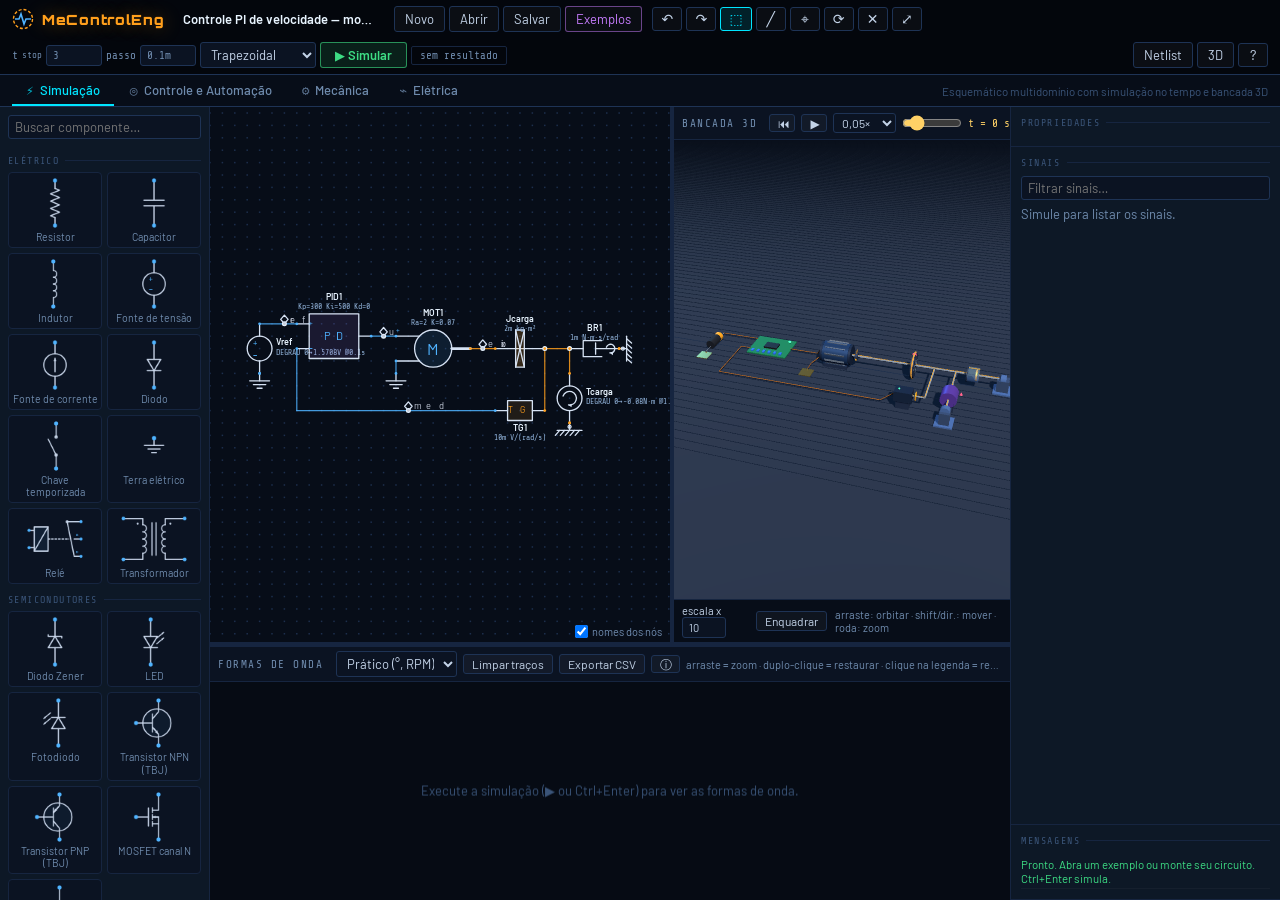
==== mecontroleng/index.html @ 08ff1684 "Rename to MeControlEng; add thermal/fluid domains, electronics and PLC - Plugin architecture for com" ====
<!DOCTYPE html>
<html lang="pt-BR">
<head>
<meta charset="UTF-8">
<meta name="viewport" content="width=device-width, initial-scale=1.0">
<title>MeControlEng</title>
<link rel="preconnect" href="https://fonts.googleapis.com">
<link href="https://fonts.googleapis.com/css2?family=Orbitron:wght@600;900&family=Share+Tech+Mono&family=Barlow:wght@400;500;600&display=swap" rel="stylesheet">
<link rel="stylesheet" href="css/style.css">
</head>
<body data-tab="sim">

<header id="topbar">
  <div class="logo">
    <svg width="22" height="22" viewBox="0 0 22 22" fill="none">
      <circle cx="11" cy="11" r="9.5" stroke="#ff9f1c" stroke-width="1.4" stroke-dasharray="3 2"/>
      <path d="M3 11h4l2-5 3 10 2-5h5" stroke="#4fb3ff" stroke-width="1.6" fill="none"/>
    </svg>
    <span class="lt">MeControl<span>Eng</span></span>
  </div>
  <div id="doc-title" class="sim-only" contenteditable="true" spellcheck="false" title="Título do esquemático (clique para editar)">Sem título</div>

  <div class="tb-group sim-only">
    <button class="btn" id="btn-new" title="Novo esquemático">Novo</button>
    <button class="btn" id="btn-open" title="Abrir (Ctrl+O)">Abrir</button>
    <button class="btn" id="btn-save" title="Salvar (Ctrl+S)">Salvar</button>
    <button class="btn accent" id="btn-ex">Exemplos</button>
    <input type="file" id="file" accept=".json,application/json" hidden>
  </div>
  <div class="tb-group sim-only">
    <button class="btn icon" id="btn-undo" title="Desfazer (Ctrl+Z)">↶</button>
    <button class="btn icon" id="btn-redo" title="Refazer (Ctrl+Y)">↷</button>
    <button class="btn icon on" data-mode="select" title="Selecionar (Esc)">⬚</button>
    <button class="btn icon" data-mode="wire" title="Fio (W)">╱</button>
    <button class="btn icon" data-mode="probe" title="Ponta de prova (P)">⌖</button>
    <button class="btn icon" id="btn-rot" title="Girar (R)">⟳</button>
    <button class="btn icon" id="btn-del" title="Excluir (Del)">✕</button>
    <button class="btn icon" id="btn-fit" title="Enquadrar (F)">⤢</button>
  </div>
  <div class="tb-group sim sim-only">
    <label>t<sub>stop</sub> <input id="tstop" value="1" size="5"></label>
    <label>passo <input id="dt" value="1m" size="5"></label>
    <select id="method" title="Método de integração">
      <option value="trap">Trapezoidal</option>
      <option value="be">Euler implícito</option>
    </select>
    <button class="btn run" id="run" title="Simular (Ctrl+Enter / F9)">▶ Simular</button>
    <span id="sim-status" class="pill">sem resultado</span>
  </div>
  <div class="tb-group right">
    <button class="btn sim-only" id="btn-net" title="Ver netlist">Netlist</button>
    <button class="btn sim-only" id="btn-3d" title="Mostrar/ocultar vista 3D">3D</button>
    <button class="btn icon" id="btn-help" title="Ajuda">?</button>
  </div>
  <div id="progress-wrap"><div id="progress"></div></div>
</header>

<nav id="tabs">
  <button data-tab="sim" class="on"><span class="ti">⚡</span> Simulação</button>
  <button data-tab="ctrl"><span class="ti">◎</span> Controle e Automação</button>
  <button data-tab="mec"><span class="ti">⚙</span> Mecânica</button>
  <button data-tab="ele"><span class="ti">⌁</span> Elétrica</button>
  <span class="tabs-hint" id="tabs-hint">Esquemático multidomínio com simulação no tempo e bancada 3D</span>
</nav>

<main id="app">
  <aside id="palette">
    <input id="pal-search" placeholder="Buscar componente…" spellcheck="false">
    <div id="palette-list"></div>
  </aside>

  <section id="work">
    <div id="work-top">
      <div id="sch-wrap">
        <canvas id="sch" tabindex="0"></canvas>
        <div id="hint"></div>
        <label class="sch-opt"><input type="checkbox" id="toggle-names" checked> nomes dos nós</label>
      </div>
      <div id="split-v" class="splitter v"></div>
      <div id="v3d-pane">
        <div class="pane-head">
          <span class="pane-title">Bancada 3D</span>
          <button class="btn icon sm" id="rew" title="Início">⏮</button>
          <button class="btn icon sm" id="play" title="Play/Pausa (Espaço)">▶</button>
          <select id="speed" title="Velocidade de reprodução (tempo simulado por segundo real)">
            <option value="0.001">0,001×</option>
            <option value="0.01">0,01×</option>
            <option value="0.05">0,05×</option>
            <option value="0.1" selected>0,1×</option>
            <option value="0.25">0,25×</option>
            <option value="0.5">0,5×</option>
            <option value="1">1×</option>
            <option value="2">2×</option>
            <option value="5">5×</option>
            <option value="20">20×</option>
            <option value="50">50×</option>
            <option value="100">100×</option>
          </select>
          <input type="range" id="tslider" min="0" max="1000" value="0">
          <span id="tlabel">t = 0 s</span>
        </div>
        <div id="v3d"></div>
        <div class="v3d-foot">
          <label title="Ampliação visual dos deslocamentos lineares">escala x <input id="dscale" value="10" size="3"></label>
          <button class="btn sm" id="btn-fit3d">Enquadrar</button>
          <span class="muted">arraste: orbitar · shift/dir.: mover · roda: zoom</span>
        </div>
      </div>
    </div>
    <div id="split-h" class="splitter h"></div>
    <div id="plot-pane">
      <div class="pane-head">
        <span class="pane-title">Formas de onda</span>
        <select id="units" title="Unidades rotacionais">
          <option value="si">SI (rad, rad/s)</option>
          <option value="prat">Prático (°, RPM)</option>
        </select>
        <button class="btn sm" id="btn-clear">Limpar traços</button>
        <button class="btn sm" id="btn-csv">Exportar CSV</button>
        <button class="btn icon sm" id="btn-plotinfo" title="Sobre os tipos de gráfico e sinais">ⓘ</button>
        <span class="muted">arraste = zoom · duplo-clique = restaurar · clique na legenda = remover</span>
      </div>
      <div id="plot-wrap"><canvas id="plot"></canvas></div>
    </div>
  </section>

  <aside id="side">
    <div class="side-sec">
      <div class="sec-title">Propriedades</div>
      <div id="props"></div>
    </div>
    <div class="side-sec grow">
      <div class="sec-title">Sinais</div>
      <input id="sig-search" placeholder="Filtrar sinais…" spellcheck="false">
      <div id="signals"><div class="muted">Simule para listar os sinais.</div></div>
    </div>
    <div class="side-sec">
      <div class="sec-title">Mensagens</div>
      <div id="log"></div>
    </div>
  </aside>
</main>

<section class="tabview" id="tab-ctrl" data-sub="model">
  <nav id="subtabs">
    <button data-sub="model" class="on">ƒ Modelagem matemática</button>
    <button data-sub="stab">⚖ Estabilidade</button>
    <button data-sub="freq">∿ Frequência</button>
    <button data-sub="plc">▤ CLP</button>
  </nav>
  <div class="subview" id="tab-model"></div>
  <div class="subview" id="tab-stab"></div>
  <div class="subview" id="tab-freq"></div>
  <div class="subview" id="tab-plc"></div>
</section>
<section class="tabview placeholder" id="tab-mec">
  <div class="ph-card"><div class="ph-icon">⚙</div><h2>Mecânica</h2>
    <p>Espaço reservado para as ferramentas de engenharia mecânica. As sub-abas serão definidas nas próximas etapas.</p>
    <p class="muted small">Enquanto isso, os componentes mecânicos (massas, molas, engrenagens, cilindros…) estão na aba <b>Simulação</b>.</p></div>
</section>
<section class="tabview placeholder" id="tab-ele">
  <div class="ph-card"><div class="ph-icon">⌁</div><h2>Elétrica</h2>
    <p>Espaço reservado para as ferramentas de engenharia elétrica. As sub-abas serão definidas nas próximas etapas.</p>
    <p class="muted small">Enquanto isso, os componentes elétricos e eletrônicos estão na aba <b>Simulação</b>.</p></div>
</section>

<div id="ctxmenu"></div>
<div id="modal">
  <div class="modal-box">
    <div class="modal-head"><span id="modal-title"></span><button class="btn icon" onclick="app.closeModal()">✕</button></div>
    <div id="modal-body"></div>
  </div>
</div>

<script src="vendor/three.min.js"></script>
<script src="js/core.js"></script>
<script src="js/parts/devices.js"></script>
<script src="js/parts/electronics.js"></script>
<script src="js/parts/thermofluid.js"></script>
<script src="js/solver.js"></script>
<script src="js/editor.js"></script>
<script src="js/plot.js"></script>
<script src="js/view3d.js"></script>
<script src="js/examples.js"></script>
<script src="js/info.js"></script>
<script src="js/ctrl/math.js"></script>
<script src="js/ctrl/extract.js"></script>
<script src="js/ctrl/chart.js"></script>
<script src="js/ctrl/ui.js"></script>
<script src="js/ctrl/blockdiag.js"></script>
<script src="js/ctrl/tab-model.js"></script>
<script src="js/ctrl/tab-stab.js"></script>
<script src="js/ctrl/tab-freq.js"></script>
<script src="js/ctrl/plc.js"></script>
<script src="js/app.js"></script>
</body>
</html>
---- mecontroleng/css/style.css ----
/* ============================================================
   MeControlEng — estilos (tema escuro, herdado do simulador do Grupo 8)
   ============================================================ */
:root {
  --bg0: #04070d; --bg1: #070d18; --bg2: #0b1322; --panel: #0d1826;
  --border: #162540; --border2: #1e3355;
  --acc: #00e5ff; --org: #ff9f1c; --grn: #3ddc84; --red: #ff4d6d; --ylw: #ffd166; --pur: #c77dff;
  --txt: #c3d3e8; --txt2: #6f8bad; --txt3: #3a5478; --wht: #e8f4ff;
  --sch-bg: #070d18; --sch-grid: #1d2f4d; --sym: #d6e2f3; --lbl: #e8f4ff; --val: #8fb0d6;
  --sel: #ffd166; --junction: #e8f4ff;
  --plot-bg: #060b14; --plot-frame: #1e3355; --plot-grid: #122039; --plot-zero: #33507a; --cursor-play: #ffd166;
  --v3d-w: 42%; --plot-h: 32%;
}
* { margin: 0; padding: 0; box-sizing: border-box; }
html, body { height: 100%; }
body {
  font-family: 'Barlow', system-ui, sans-serif; font-size: 13px;
  background: var(--bg0); color: var(--txt); overflow: hidden;
  display: flex; flex-direction: column;
}
body.dragging { user-select: none; cursor: grabbing; }
button, input, select { font: inherit; color: inherit; }
kbd { font-family: 'Share Tech Mono', monospace; background: var(--bg2); border: 1px solid var(--border2); border-radius: 3px; padding: 0 5px; }
code { font-family: 'Share Tech Mono', monospace; color: var(--org); }

/* ───── topbar ───── */
#topbar {
  position: relative; flex: 0 0 auto;
  display: flex; align-items: center; gap: 10px; flex-wrap: wrap;
  padding: 6px 12px; background: rgba(4,7,13,0.97); border-bottom: 1px solid var(--border2);
}
.logo { font-family: 'Orbitron', monospace; font-weight: 900; font-size: 14px; letter-spacing: 0.05em; color: var(--acc); display: flex; align-items: center; gap: 8px; text-shadow: 0 0 18px rgba(0,229,255,0.4); }
.logo span { color: var(--org); text-shadow: 0 0 18px rgba(255,159,28,0.4); }
#doc-title { font-weight: 600; color: var(--wht); padding: 3px 8px; border-radius: 3px; min-width: 80px; max-width: 210px; text-overflow: ellipsis; white-space: nowrap; overflow: hidden; outline: none; border: 1px solid transparent; }
#doc-title:hover, #doc-title:focus { border-color: var(--border2); background: var(--bg2); }
.tb-group { display: flex; align-items: center; gap: 4px; }
.tb-group.right { margin-left: auto; }
.tb-group.sim label { font-family: 'Share Tech Mono', monospace; font-size: 11px; color: var(--txt2); display: flex; align-items: center; gap: 4px; }
.tb-group.sim input { width: 56px; }
input, select { background: var(--bg2); border: 1px solid var(--border2); border-radius: 3px; padding: 3px 6px; outline: none; }
input:focus, select:focus { border-color: var(--acc); }
input.bad { border-color: var(--red); background: rgba(255,77,109,0.1); }

.btn {
  background: rgba(255,255,255,0.03); border: 1px solid var(--border2); border-radius: 3px;
  padding: 4px 10px; cursor: pointer; color: var(--txt); transition: all 0.12s; white-space: nowrap;
}
.btn:hover { border-color: var(--acc); color: var(--wht); }
.btn.on { background: rgba(0,229,255,0.12); border-color: var(--acc); color: var(--acc); }
.btn.icon { padding: 4px 8px; min-width: 30px; font-size: 14px; line-height: 1; }
.btn.sm { padding: 2px 8px; font-size: 12px; }
.btn.icon.sm { min-width: 26px; font-size: 12px; }
.btn.accent { border-color: rgba(199,125,255,0.5); color: var(--pur); }
.btn.danger:hover { border-color: var(--red); color: var(--red); }
.btn.run { background: rgba(61,220,132,0.12); border-color: rgba(61,220,132,0.6); color: var(--grn); font-weight: 600; padding: 4px 14px; }
.btn.run:hover { background: rgba(61,220,132,0.22); box-shadow: 0 0 12px rgba(61,220,132,0.25); }
.btn.run.busy { background: rgba(255,77,109,0.12); border-color: var(--red); color: var(--red); }
.pill { font-family: 'Share Tech Mono', monospace; font-size: 11px; padding: 2px 8px; border: 1px solid var(--border); border-radius: 2px; color: var(--txt2); }
.pill.ok { color: var(--grn); border-color: rgba(61,220,132,0.4); }
.pill.warn { color: var(--ylw); border-color: rgba(255,209,102,0.4); }
#progress-wrap { position: absolute; left: 0; right: 0; bottom: -1px; height: 2px; }
#progress { height: 100%; width: 0; background: linear-gradient(90deg, var(--acc), var(--grn)); transition: width 0.1s; }

/* ───── layout ───── */
#app { flex: 1; min-height: 0; display: grid; grid-template-columns: 210px 1fr 270px; }
#palette, #side { background: var(--panel); overflow-y: auto; }
#palette { border-right: 1px solid var(--border); padding: 8px; }
#side { border-left: 1px solid var(--border); display: flex; flex-direction: column; overflow: hidden; }
#work { display: flex; flex-direction: column; min-width: 0; min-height: 0; }
#work-top { flex: 1; min-height: 0; display: flex; }
#sch-wrap { flex: 1; min-width: 0; position: relative; }
#sch { display: block; outline: none; }
#v3d-pane { width: var(--v3d-w); min-width: 200px; display: flex; flex-direction: column; background: var(--bg1); }
body.no3d #v3d-pane, body.no3d #split-v { display: none; }
#v3d { flex: 1; min-height: 0; position: relative; }
#v3d canvas { display: block; }
.v3d-msg { padding: 20px; color: var(--txt2); }
.v3d-foot { display: flex; align-items: center; gap: 8px; padding: 4px 8px; border-top: 1px solid var(--border); font-size: 11px; }
.v3d-foot input { width: 44px; }
#plot-pane { height: var(--plot-h); min-height: 120px; display: flex; flex-direction: column; border-top: 1px solid var(--border); }
#plot-wrap { flex: 1; min-height: 0; position: relative; }
#plot { display: block; }
.pane-head { display: flex; align-items: center; gap: 6px; padding: 4px 8px; background: var(--bg2); border-bottom: 1px solid var(--border); flex-wrap: nowrap; overflow: hidden; }
.pane-head .muted { font-size: 11px; white-space: nowrap; overflow: hidden; text-overflow: ellipsis; }
.pane-title { font-family: 'Share Tech Mono', monospace; font-size: 11px; letter-spacing: 0.14em; text-transform: uppercase; color: var(--txt2); margin-right: 6px; white-space: nowrap; }
#tslider { flex: 1; min-width: 60px; accent-color: var(--ylw); }
#tlabel { font-family: 'Share Tech Mono', monospace; font-size: 11px; color: var(--ylw); min-width: 90px; }
#speed { padding: 1px 4px; font-size: 12px; }
.splitter { background: var(--border); flex: 0 0 auto; z-index: 2; }
.splitter.v { width: 4px; cursor: col-resize; }
.splitter.h { height: 4px; cursor: row-resize; }
.splitter:hover { background: var(--acc); }

#hint { position: absolute; left: 8px; bottom: 6px; right: 160px; font-size: 11px; color: var(--txt2); pointer-events: none; text-shadow: 0 0 4px #000; }
.sch-opt { position: absolute; right: 8px; bottom: 4px; font-size: 11px; color: var(--txt2); display: flex; gap: 4px; align-items: center; }

/* ───── paleta ───── */
#pal-search { width: 100%; margin-bottom: 6px; }
.pal-cat { font-family: 'Share Tech Mono', monospace; font-size: 10px; letter-spacing: 0.14em; text-transform: uppercase; color: var(--txt3); margin: 10px 0 6px; display: flex; align-items: center; gap: 6px; }
.pal-cat::after { content: ''; flex: 1; height: 1px; background: var(--border); }
.pal-grid { display: grid; grid-template-columns: 1fr 1fr; gap: 5px; }
.pal-item { background: var(--bg2); border: 1px solid var(--border); border-radius: 4px; padding: 3px 2px 4px; cursor: pointer; display: flex; flex-direction: column; align-items: center; gap: 1px; color: var(--txt2); font-size: 10.5px; line-height: 1.15; text-align: center; transition: all 0.12s; }
.pal-item canvas { width: 78px; height: 54px; }
.pal-item:hover { border-color: var(--acc); color: var(--wht); }
.pal-item.on { border-color: var(--ylw); background: rgba(255,209,102,0.08); color: var(--ylw); }

/* ───── painel lateral ───── */
.side-sec { padding: 10px; border-bottom: 1px solid var(--border); display: flex; flex-direction: column; min-height: 0; }
.side-sec.grow { flex: 1; }
.sec-title { font-family: 'Share Tech Mono', monospace; font-size: 10px; letter-spacing: 0.16em; text-transform: uppercase; color: var(--txt3); margin-bottom: 8px; display: flex; align-items: center; gap: 6px; }
.sec-title::after { content: ''; flex: 1; height: 1px; background: var(--border); }
#props { max-height: 46vh; overflow-y: auto; }
.prop-head { font-weight: 600; color: var(--wht); margin-bottom: 8px; display: flex; align-items: center; gap: 6px; }
.dom-dot { width: 8px; height: 8px; border-radius: 50%; display: inline-block; flex: 0 0 auto; }
.prop { display: grid; grid-template-columns: 1fr; gap: 2px; margin-bottom: 7px; }
.prop > span { font-size: 11px; color: var(--txt2); }
.prop em { font-style: normal; color: var(--txt3); font-family: 'Share Tech Mono', monospace; }
.prop input, .prop select { width: 100%; font-family: 'Share Tech Mono', monospace; }
.prop .parsed { font-family: 'Share Tech Mono', monospace; font-size: 10px; color: var(--txt3); }
.prop-btns { display: flex; gap: 4px; flex-wrap: wrap; margin: 6px 0; }
.prop-sigs { display: flex; flex-wrap: wrap; gap: 4px; margin-top: 4px; }
.chip { background: rgba(0,229,255,0.06); border: 1px solid var(--border2); border-radius: 10px; padding: 1px 8px; cursor: pointer; font-size: 11px; }
.chip:hover { border-color: var(--acc); }
.muted { color: var(--txt2); }
.small { font-size: 11px; margin-top: 4px; }
#sig-search { width: 100%; margin-bottom: 6px; }
#signals { overflow-y: auto; flex: 1; min-height: 60px; }
.sig { display: flex; align-items: center; gap: 6px; padding: 3px 6px; border-radius: 3px; cursor: pointer; font-family: 'Share Tech Mono', monospace; font-size: 11.5px; }
.sig em { margin-left: auto; font-style: normal; color: var(--txt3); }
.sig:hover { background: rgba(255,255,255,0.04); }
.sig.on { background: rgba(255,209,102,0.08); color: var(--ylw); }
#log { max-height: 22vh; overflow-y: auto; font-size: 11.5px; }
.log-line { padding: 3px 0; border-bottom: 1px solid rgba(255,255,255,0.03); color: var(--txt2); }
.log-line.ok { color: var(--grn); }
.log-line.warn { color: var(--ylw); }
.log-line.err { color: var(--red); }

/* ───── menu de contexto / modal ───── */
#ctxmenu { position: fixed; display: none; z-index: 1000; background: var(--panel); border: 1px solid var(--border2); border-radius: 4px; padding: 4px 0; min-width: 170px; box-shadow: 0 8px 24px rgba(0,0,0,0.5); }
.ctx-item { padding: 5px 12px; cursor: pointer; font-family: 'Share Tech Mono', monospace; font-size: 12px; }
.ctx-item:hover { background: rgba(0,229,255,0.1); color: var(--acc); }
#modal { position: fixed; inset: 0; background: rgba(0,0,0,0.6); display: none; align-items: center; justify-content: center; z-index: 900; }
#modal.open { display: flex; }
.modal-box { background: var(--panel); border: 1px solid var(--border2); border-radius: 6px; width: min(640px, 94vw); max-height: 88vh; display: flex; flex-direction: column; box-shadow: 0 20px 60px rgba(0,0,0,0.6); }
#modal.wide .modal-box { width: min(920px, 94vw); }
.modal-head { display: flex; align-items: center; justify-content: space-between; padding: 10px 14px; border-bottom: 1px solid var(--border); font-family: 'Orbitron', monospace; font-size: 13px; color: var(--acc); letter-spacing: 0.08em; }
#modal-body { padding: 14px; overflow-y: auto; }
.netlist { font-family: 'Share Tech Mono', monospace; font-size: 12px; color: var(--txt); white-space: pre; overflow-x: auto; }
.ex-grid { display: grid; grid-template-columns: repeat(auto-fill, minmax(260px, 1fr)); gap: 10px; }
.ex-card { text-align: left; background: var(--bg2); border: 1px solid var(--border2); border-radius: 6px; padding: 12px; cursor: pointer; transition: all 0.12s; }
.ex-card:hover { border-color: var(--acc); transform: translateY(-1px); }
.ex-cat { font-family: 'Share Tech Mono', monospace; font-size: 10px; letter-spacing: 0.12em; text-transform: uppercase; color: var(--org); margin-bottom: 4px; }
.ex-title { font-weight: 600; color: var(--wht); margin-bottom: 4px; }
.ex-desc { font-size: 12px; color: var(--txt2); line-height: 1.45; }
.help h3 { font-family: 'Share Tech Mono', monospace; font-size: 12px; letter-spacing: 0.12em; text-transform: uppercase; color: var(--org); margin: 14px 0 6px; }
.help h3:first-child { margin-top: 0; }
.help p { line-height: 1.55; color: var(--txt); margin-bottom: 6px; }
.help table { border-collapse: collapse; width: 100%; margin: 6px 0; }
.help th, .help td { border: 1px solid var(--border); padding: 4px 8px; text-align: left; font-size: 12px; }
.help th { color: var(--txt2); background: var(--bg2); }

/* ───── responsivo ───── */
@media (max-width: 1250px) {
  #app { grid-template-columns: 170px 1fr 230px; }
  .pal-grid { grid-template-columns: 1fr; }
}
@media (max-width: 900px) {
  body { overflow: auto; }
  #app { grid-template-columns: 1fr; grid-template-rows: auto 70vh auto; }
  #palette { max-height: 30vh; }
  .pal-grid { grid-template-columns: repeat(auto-fill, minmax(90px, 1fr)); }
  #work-top { flex-direction: column; }
  #v3d-pane { width: 100%; height: 40vh; }
  #split-v { display: none; }
}

/* ============================================================
   Abas de controle (Modelagem · Estabilidade · Frequência)
   ============================================================ */
:root { --plot-grid2: #0d182b; --bd-wire: #9fb4d0; --bd-fill: #0d1826; }
#tabs { flex: 0 0 auto; display: flex; align-items: stretch; gap: 2px; padding: 0 12px; background: var(--bg1); border-bottom: 1px solid var(--border2); }
#tabs button { background: none; border: none; border-bottom: 2px solid transparent; padding: 7px 14px 6px; cursor: pointer; color: var(--txt2); font-size: 13px; font-weight: 500; }
#tabs button:hover { color: var(--wht); }
#tabs button.on { color: var(--acc); border-bottom-color: var(--acc); }
#tabs .ti { font-family: 'Share Tech Mono', monospace; opacity: 0.8; margin-right: 3px; }
.tabs-hint { margin-left: auto; align-self: center; font-size: 11.5px; color: var(--txt3); }
.tabview { display: none; flex: 1; min-height: 0; }
body:not([data-tab="sim"]) #app { display: none; }
body:not([data-tab="sim"]) .sim-only { display: none !important; }
body[data-tab="ctrl"] #tab-ctrl { display: flex; flex-direction: column; }
body[data-tab="mec"] #tab-mec, body[data-tab="ele"] #tab-ele { display: flex; }
#subtabs { flex: 0 0 auto; display: flex; gap: 4px; padding: 6px 12px 0; background: var(--bg0); border-bottom: 1px solid var(--border); }
#subtabs button { background: var(--bg1); border: 1px solid var(--border); border-bottom: none; border-radius: 5px 5px 0 0; padding: 5px 14px; cursor: pointer; color: var(--txt2); font-size: 12.5px; }
#subtabs button:hover { color: var(--wht); }
#subtabs button.on { background: var(--panel); color: var(--acc); border-color: var(--border2); }
.subview { display: none; flex: 1; min-height: 0; }
#tab-ctrl[data-sub="model"] #tab-model, #tab-ctrl[data-sub="stab"] #tab-stab, #tab-ctrl[data-sub="freq"] #tab-freq, #tab-ctrl[data-sub="plc"] #tab-plc { display: flex; }
.placeholder { align-items: center; justify-content: center; }
.ph-card { max-width: 460px; text-align: center; padding: 30px; border: 1px dashed var(--border2); border-radius: 10px; background: var(--panel); }
.ph-card h2 { color: var(--wht); margin: 6px 0 10px; font-weight: 600; }
.ph-card p { color: var(--txt2); line-height: 1.55; margin-bottom: 8px; }
.ph-icon { font-size: 34px; color: var(--acc); opacity: 0.7; }

.subnav { width: 210px; flex: 0 0 auto; background: var(--panel); border-right: 1px solid var(--border); padding: 10px 8px; overflow-y: auto; }
.subnav-title { font-family: 'Share Tech Mono', monospace; font-size: 10px; letter-spacing: 0.15em; text-transform: uppercase; color: var(--txt3); margin: 2px 6px 10px; }
.sub-item { display: block; width: 100%; text-align: left; background: none; border: 1px solid transparent; border-radius: 5px; padding: 7px 10px; margin-bottom: 3px; cursor: pointer; }
.sub-item b { display: block; font-weight: 600; color: var(--txt); font-size: 13px; }
.sub-item small { display: block; color: var(--txt3); font-size: 11px; margin-top: 1px; }
.sub-item:hover { background: rgba(255,255,255,0.03); }
.sub-item.on { background: rgba(0,229,255,0.07); border-color: rgba(0,229,255,0.3); }
.sub-item.on b { color: var(--acc); }
.tool-host { flex: 1; min-width: 0; min-height: 0; display: flex; }
.tool-wrap { flex: 1; display: flex; min-width: 0; }
.tool-main { flex: 1; min-width: 0; overflow-y: auto; padding: 14px 18px 30px; }
.tool-head { display: flex; align-items: flex-start; justify-content: space-between; gap: 16px; margin-bottom: 12px; }
.tool-head h2 { font-size: 19px; font-weight: 600; color: var(--wht); margin-bottom: 3px; }
.tool-head .lead { color: var(--txt2); font-size: 13px; max-width: 820px; line-height: 1.5; }
.learn-btn { flex: 0 0 auto; border-color: rgba(199,125,255,0.45); color: var(--pur); }
.learn { width: 0; overflow: hidden; background: var(--panel); border-left: 1px solid var(--border); transition: width 0.18s; display: flex; flex-direction: column; }
.tool-wrap.learn-open .learn { width: 360px; }
.learn-head { display: flex; justify-content: space-between; align-items: center; padding: 10px 14px; color: var(--pur); font-weight: 600; border-bottom: 1px solid var(--border); white-space: nowrap; }
.learn-body { padding: 12px 16px 24px; overflow-y: auto; min-width: 330px; font-size: 13px; line-height: 1.6; color: var(--txt); }
.learn-body p { margin-bottom: 9px; }
.learn-body ul, .learn-body ol { margin: 0 0 9px 18px; }
.learn-body li { margin-bottom: 3px; }
.learn-body b { color: var(--wht); }
.tool-body { display: flex; flex-direction: column; gap: 12px; }
.card { background: var(--panel); border: 1px solid var(--border); border-radius: 6px; padding: 12px 14px; min-width: 0; }
.card-title { font-family: 'Share Tech Mono', monospace; font-size: 11px; letter-spacing: 0.08em; text-transform: uppercase; color: var(--txt2); margin-bottom: 8px; }
details.card > summary { cursor: pointer; margin: 0; }
details.card[open] > summary { margin-bottom: 10px; }
.grid2 { display: grid; grid-template-columns: 1fr 1fr; gap: 12px; }
.grid-rl { display: grid; grid-template-columns: minmax(0, 1.7fr) minmax(280px, 1fr); gap: 12px; }
.col { display: flex; flex-direction: column; gap: 12px; min-width: 0; }
.row { display: flex; align-items: center; }
.row.gap { gap: 8px; } .row.wrap { flex-wrap: wrap; } .row.center { align-items: center; }
.lbl { color: var(--txt2); font-size: 12px; white-space: nowrap; }
.chart-box { height: 290px; position: relative; }
.chart-box.tall { height: 430px; }
.chart-box.sq { height: 290px; }
.chart-cv { display: block; }
.bode-stack { display: flex; flex-direction: column; gap: 6px; }
.bode-stack .chart-box { height: 230px; }
.tf-input-row { display: flex; align-items: center; gap: 8px; flex: 1; min-width: 220px; }
.tf-input { flex: 1; font-family: 'Share Tech Mono', monospace; font-size: 14px; padding: 5px 8px; min-width: 200px; }
.err { color: var(--red); } .err.small { font-size: 11.5px; } .pad { padding: 20px; }
.good { color: var(--grn); } .bad { color: var(--red); } .warn { color: var(--ylw); }
.mono { font-family: 'Share Tech Mono', monospace; font-size: 12.5px; }
.forms { display: flex; flex-wrap: wrap; gap: 10px 26px; margin-top: 12px; align-items: flex-start; }
.form-item small { display: block; font-size: 10.5px; color: var(--txt3); text-transform: uppercase; letter-spacing: 0.08em; margin-bottom: 3px; }
.math { font-family: 'Barlow', serif; font-size: 15px; color: var(--wht); display: block; line-height: 2.1; }
.math .frac { line-height: 1.3; }
.card .card-title:not(:first-child), .card div:not(:first-child) > .card-title { margin-top: 14px; }
.math.big { font-size: 17px; margin: 4px 0 8px; }
.frac { display: inline-flex; line-height: 1.3; flex-direction: column; align-items: center; vertical-align: middle; margin: 0 3px; }
.frac .fn { padding: 0 4px 2px; border-bottom: 1px solid var(--txt2); }
.frac .fd { padding: 2px 4px 0; }
.tf-name { color: var(--acc); font-style: italic; }
sup { font-size: 0.7em; }
.kv { display: grid; grid-template-columns: auto 1fr; gap: 5px 14px; font-size: 13px; }
.kv-row { display: contents; }
.kv .k { color: var(--txt2); }
.kv .v { color: var(--txt); }
.seg { display: inline-flex; border: 1px solid var(--border2); border-radius: 4px; overflow: hidden; }
.seg button { background: none; border: none; padding: 4px 10px; cursor: pointer; color: var(--txt2); font-size: 12px; border-right: 1px solid var(--border2); }
.seg button:last-child { border-right: none; }
.seg button.on { background: rgba(0,229,255,0.12); color: var(--acc); }
.chk { display: inline-flex; align-items: center; gap: 4px; font-size: 12px; color: var(--txt2); cursor: pointer; }
.k-slider { flex: 1; min-width: 120px; accent-color: var(--acc); }
.k-val { width: 80px; font-family: 'Share Tech Mono', monospace; }
.tbl { border-collapse: collapse; width: 100%; font-size: 13px; margin: 6px 0; }
.tbl th, .tbl td { border: 1px solid var(--border); padding: 4px 9px; text-align: left; }
.tbl th { background: var(--bg2); color: var(--txt2); font-weight: 500; }
.routh td { font-family: 'Share Tech Mono', monospace; text-align: right; }
.routh th { font-family: 'Share Tech Mono', monospace; }
.routh td.first { background: rgba(0,229,255,0.06); color: var(--wht); }
.routh td.neg { color: var(--red); }
.routh td.flip { box-shadow: inset 0 2px 0 var(--red); }
.routh td.flag { border: none; color: var(--ylw); font-size: 11px; text-align: left; font-family: Barlow, sans-serif; }
.routh tr.aux th, .routh tr.eps th { color: var(--ylw); }
.note { font-size: 12px; color: var(--ylw); margin-top: 6px; }
.sysbar { display: flex; flex-wrap: wrap; align-items: center; gap: 8px 12px; }
.sb-diagram { color: var(--txt3); line-height: 0; }
.sb-field { display: flex; align-items: center; gap: 5px; font-size: 13px; color: var(--txt2); }
.sb-field input { font-family: 'Share Tech Mono', monospace; }
.sb-pretty { margin-top: 8px; font-size: 15px; display: flex; align-items: center; flex-wrap: wrap; gap: 4px; color: var(--wht); }
.ss-grid { display: grid; grid-template-columns: 2fr 1fr; gap: 8px; margin-top: 8px; }
.ss-grid label { display: flex; flex-direction: column; gap: 3px; font-family: 'Share Tech Mono', monospace; color: var(--acc); }
.ss-grid textarea { background: var(--bg2); border: 1px solid var(--border2); border-radius: 3px; color: var(--txt); font-family: 'Share Tech Mono', monospace; font-size: 13px; padding: 5px; resize: vertical; }
.bd-layout { display: grid; grid-template-columns: 1fr 210px; gap: 10px; margin-top: 8px; }
.bd-host { height: 400px; border: 1px solid var(--border); border-radius: 4px; overflow: hidden; }
.bd-cv { display: block; outline: none; }
.bd-props { display: flex; flex-direction: column; gap: 6px; }
.mason { display: grid; grid-template-columns: repeat(4, minmax(0, 1fr)); gap: 12px; margin-bottom: 10px; }
.mason-col { display: flex; flex-direction: column; gap: 4px; align-items: flex-start; }
.mason-col .k { font-size: 11px; color: var(--txt3); text-transform: uppercase; letter-spacing: 0.06em; }
.notes { font-size: 12.5px; color: var(--txt2); margin: 8px 0; }
.notes summary { cursor: pointer; color: var(--ylw); }
.notes ul { margin: 6px 0 0 18px; }
details.about { margin: 8px 0; border: 1px solid var(--border); border-radius: 4px; padding: 6px 8px; background: rgba(199,125,255,0.04); }
details.about summary { cursor: pointer; color: var(--pur); font-size: 12px; }
details.about p { font-size: 12px; line-height: 1.5; margin-top: 5px; color: var(--txt); }
.about-eq { font-family: 'Share Tech Mono', monospace; color: var(--acc); margin-top: 6px; font-size: 12.5px; }
.about-tip { color: var(--txt2) !important; }
@media (max-width: 1250px) { .grid2, .grid-rl { grid-template-columns: 1fr; } .mason { grid-template-columns: 1fr 1fr; } .tool-wrap.learn-open .learn { width: 300px; } }
@media (max-width: 900px) { .subnav { width: 150px; } .bd-layout { grid-template-columns: 1fr; } }

/* ───── CLP / Ladder ───── */
.grid-plc { display: grid; grid-template-columns: minmax(0, 1fr) 330px; gap: 12px; }
.plc-tools { display: flex; flex-wrap: wrap; gap: 4px; margin-top: 10px; }
.ptool { display: flex; flex-direction: column; align-items: center; min-width: 64px; padding: 4px 6px; background: var(--bg2); border: 1px solid var(--border); border-radius: 4px; cursor: pointer; color: var(--txt2); }
.ptool .ps { font-family: 'Share Tech Mono', monospace; font-size: 14px; color: var(--txt); }
.ptool small { font-size: 9.5px; white-space: nowrap; max-width: 80px; overflow: hidden; text-overflow: ellipsis; }
.ptool:hover { border-color: var(--acc); }
.ptool.on { border-color: var(--ylw); background: rgba(255,209,102,0.08); }
.ptool.on .ps { color: var(--ylw); }
.btn.run-plc { font-weight: 600; color: var(--grn); border-color: rgba(61,220,132,0.6); background: rgba(61,220,132,0.1); }
.btn.run-plc.on { color: var(--red); border-color: var(--red); background: rgba(255,77,109,0.12); }
.ladder { overflow-x: auto; padding-bottom: 6px; }
.rung { margin-bottom: 14px; }
.rung-head { display: flex; align-items: center; gap: 6px; margin-bottom: 3px; font-size: 12px; }
.rung-head b { font-family: 'Share Tech Mono', monospace; color: var(--acc); min-width: 18px; }
.rcomment { flex: 1; max-width: 520px; background: transparent; border-color: transparent; color: var(--txt2); font-size: 12px; font-style: italic; }
.rcomment:hover, .rcomment:focus { border-color: var(--border2); }
.rung-body { position: relative; background: rgba(255,255,255,0.012); border-radius: 3px; }
.rail { position: absolute; top: 0; width: 4px; background: #5a7898; border-radius: 2px; }
.lcell { position: absolute; height: 52px; cursor: pointer; border-radius: 3px; }
.lcell.empty::after { content: ''; position: absolute; left: 4px; right: 4px; top: 25px; border-top: 1px dotted rgba(90,120,152,0.25); }
.lcell:hover { background: rgba(0,229,255,0.06); }
.lcell.sel { outline: 1px solid var(--ylw); background: rgba(255,209,102,0.07); }
.lcell svg { display: block; overflow: visible; }
.lcell svg .ad { font: 10.5px 'Share Tech Mono', monospace; fill: #e8f4ff; }
.lcell svg .tg { font: 9px Barlow, sans-serif; fill: #6f8bad; }
.vl { position: absolute; width: 2px; background: #4a6488; pointer-events: none; }
.vl.on { background: var(--grn); }
.plant-box canvas { width: 100%; max-width: 300px; display: block; margin: 8px auto; border-radius: 4px; border: 1px solid var(--border); }
.plc-panel { display: grid; grid-template-columns: 1fr 1fr; gap: 8px; margin-top: 6px; }
.io-col { display: flex; flex-direction: column; gap: 3px; }
.io-col .k { font-size: 10.5px; color: var(--txt3); text-transform: uppercase; letter-spacing: 0.08em; margin-bottom: 2px; }
.io-btn, .io-out { display: flex; align-items: center; gap: 6px; padding: 3px 6px; border: 1px solid var(--border); border-radius: 4px; background: var(--bg2); font-size: 11.5px; color: var(--txt2); text-align: left; user-select: none; position: relative; }
.io-btn { cursor: pointer; }
.io-btn:disabled { cursor: default; opacity: 0.85; border-style: dashed; }
.io-btn:not(:disabled):hover { border-color: var(--acc); }
.io-btn b, .io-out b { font-family: 'Share Tech Mono', monospace; font-weight: 400; color: var(--txt); min-width: 34px; }
.io-btn .tg, .io-out .tg { white-space: nowrap; overflow: hidden; text-overflow: ellipsis; max-width: 92px; }
.io-btn .mode { margin-left: auto; color: var(--txt3); font-size: 11px; padding: 0 2px; }
.io-btn .mode:hover { color: var(--acc); }
.led { width: 9px; height: 9px; border-radius: 50%; background: #2a313c; flex: 0 0 auto; }
.on > .led { background: var(--grn); box-shadow: 0 0 6px var(--grn); }
.io-out.on > .led { background: var(--ylw); box-shadow: 0 0 6px var(--ylw); }
.plc-vars td { padding: 2px 8px; }
.plc-vars .grp { background: var(--bg2); color: var(--org); font-size: 11px; text-transform: uppercase; letter-spacing: 0.08em; }
.plc-vars .tag-in { width: 100%; }
.bitv { font-family: 'Share Tech Mono', monospace; color: var(--txt3); }
.bitv.on { color: var(--grn); font-weight: bold; }
.det { font-family: 'Share Tech Mono', monospace; font-size: 11.5px; color: var(--txt2); }
@media (max-width: 1250px) { .grid-plc { grid-template-columns: 1fr; } }
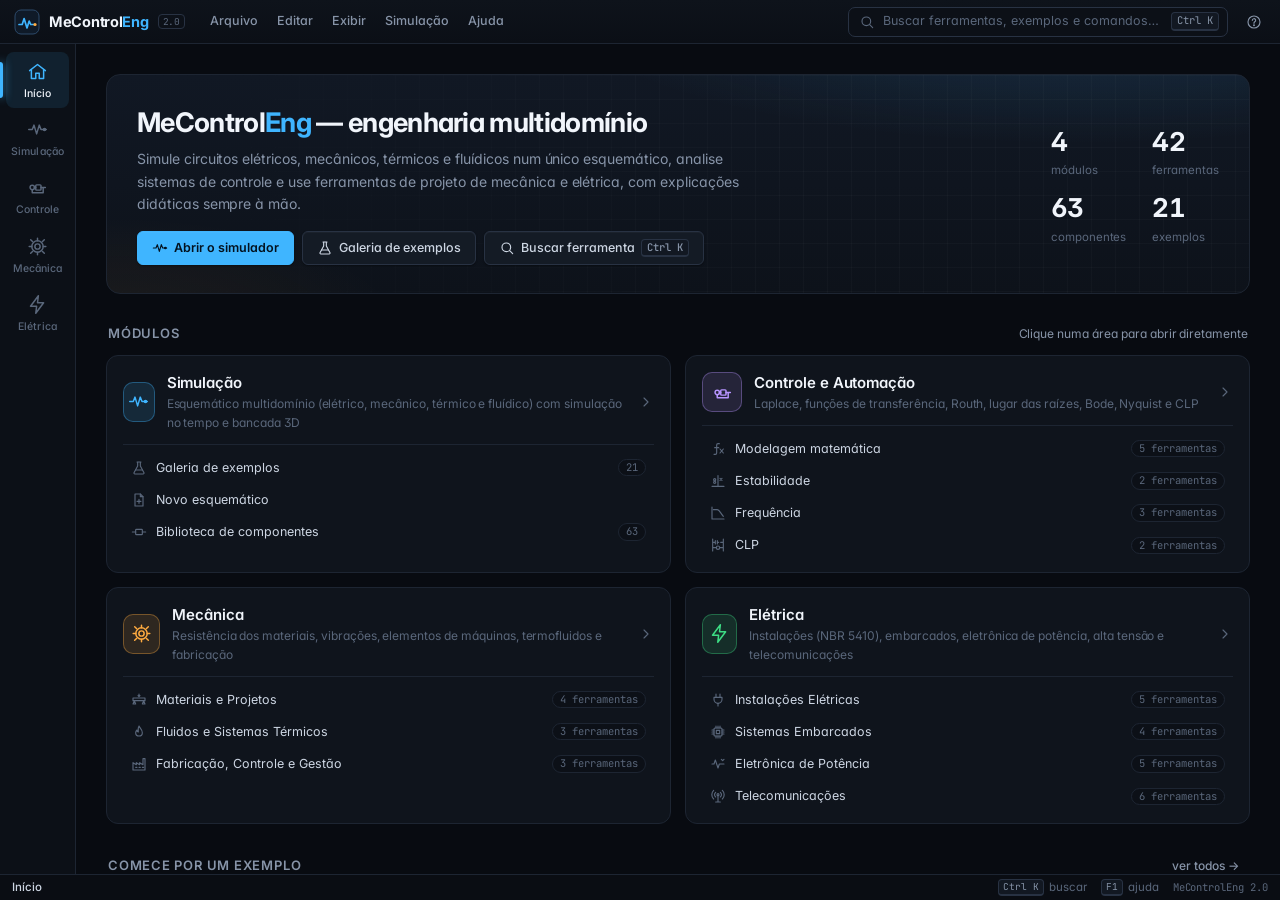
==== commit d24cbfe0: "Interface 2.0: design system, navegação por módulos, menus, busca Ctrl+K, tela Início, barra de stat" ====
--- a/mecontroleng/index.html
+++ b/mecontroleng/index.html
@@ -5,41 +5,71 @@
 <meta name="viewport" content="width=device-width, initial-scale=1.0">
 <title>MeControlEng</title>
 <link rel="preconnect" href="https://fonts.googleapis.com">
-<link href="https://fonts.googleapis.com/css2?family=Orbitron:wght@600;900&family=Share+Tech+Mono&family=Barlow:wght@400;500;600&display=swap" rel="stylesheet">
+<link href="https://fonts.googleapis.com/css2?family=Inter:wght@400;500;600;700&family=JetBrains+Mono:wght@400;500&family=Share+Tech+Mono&family=Barlow:wght@400;500;600&display=swap" rel="stylesheet">
 <link rel="stylesheet" href="css/style.css">
 </head>
-<body data-tab="sim">
+<body data-tab="home">
 
 <header id="topbar">
-  <div class="logo">
-    <svg width="22" height="22" viewBox="0 0 22 22" fill="none">
-      <circle cx="11" cy="11" r="9.5" stroke="#ff9f1c" stroke-width="1.4" stroke-dasharray="3 2"/>
-      <path d="M3 11h4l2-5 3 10 2-5h5" stroke="#4fb3ff" stroke-width="1.6" fill="none"/>
+  <div class="brand" title="MeControlEng — engenharia multidomínio">
+    <svg class="brand-mark" width="26" height="26" viewBox="0 0 26 26" fill="none">
+      <rect x="1" y="1" width="24" height="24" rx="6" fill="#0f1a28" stroke="#2d4a6b"/>
+      <path d="M5 15.5h3.2l1.9-6 2.9 9.5 2.2-7 1.5 3.5H21" stroke="#3fb5ff" stroke-width="1.7" stroke-linecap="round" stroke-linejoin="round"/>
+      <circle cx="21" cy="15.5" r="1.6" fill="#ffab40"/>
     </svg>
     <span class="lt">MeControl<span>Eng</span></span>
-  </div>
+    <span class="ver">2.0</span>
+  </div>
+  <nav id="menubar" aria-label="Menu principal"></nav>
+  <div class="tb-sep sim-only"></div>
   <div id="doc-title" class="sim-only" contenteditable="true" spellcheck="false" title="Título do esquemático (clique para editar)">Sem título</div>
-
-  <div class="tb-group sim-only">
-    <button class="btn" id="btn-new" title="Novo esquemático">Novo</button>
-    <button class="btn" id="btn-open" title="Abrir (Ctrl+O)">Abrir</button>
-    <button class="btn" id="btn-save" title="Salvar (Ctrl+S)">Salvar</button>
-    <button class="btn accent" id="btn-ex">Exemplos</button>
+  <div class="tb-spacer"></div>
+  <button id="btn-cmd" class="cmd-trigger" title="Buscar ferramentas e comandos (Ctrl+K)"><span data-icon="search"></span><span class="ct-txt">Buscar ferramentas, exemplos e comandos…</span><kbd>Ctrl K</kbd></button>
+  <div class="tb-group right">
+    <button class="btn icon ghost" id="btn-help" title="Ajuda (F1)" data-icon="help"></button>
+  </div>
+</header>
+
+<div id="shell">
+<nav id="tabs" class="nrail" aria-label="Módulos">
+  <button data-tab="home"><span class="ri" data-icon="home"></span><span class="rl">Início</span></button>
+  <button data-tab="sim" class="on"><span class="ri" data-icon="circuit"></span><span class="rl">Simulação</span></button>
+  <button data-tab="ctrl"><span class="ri" data-icon="control"></span><span class="rl">Controle</span></button>
+  <button data-tab="mec"><span class="ri" data-icon="gear"></span><span class="rl">Mecânica</span></button>
+  <button data-tab="ele"><span class="ri" data-icon="bolt"></span><span class="rl">Elétrica</span></button>
+  <div class="nrail-spacer"></div>
+  <span class="tabs-hint" id="tabs-hint" hidden></span>
+</nav>
+
+<div id="stage">
+<div id="simbar" class="toolbar sim-only">
+  <div class="tb-group">
+    <button class="btn icon ghost" id="btn-new" title="Novo esquemático" data-icon="file"></button>
+    <button class="btn icon ghost" id="btn-open" title="Abrir (Ctrl+O)" data-icon="folder"></button>
+    <button class="btn icon ghost" id="btn-save" title="Salvar (Ctrl+S)" data-icon="save"></button>
+    <button class="btn accent" id="btn-ex" title="Galeria de exemplos"><span data-icon="grid"></span>Exemplos</button>
     <input type="file" id="file" accept=".json,application/json" hidden>
   </div>
-  <div class="tb-group sim-only">
-    <button class="btn icon" id="btn-undo" title="Desfazer (Ctrl+Z)">↶</button>
-    <button class="btn icon" id="btn-redo" title="Refazer (Ctrl+Y)">↷</button>
-    <button class="btn icon on" data-mode="select" title="Selecionar (Esc)">⬚</button>
-    <button class="btn icon" data-mode="wire" title="Fio (W)">╱</button>
-    <button class="btn icon" data-mode="probe" title="Ponta de prova (P)">⌖</button>
-    <button class="btn icon" id="btn-rot" title="Girar (R)">⟳</button>
-    <button class="btn icon" id="btn-del" title="Excluir (Del)">✕</button>
-    <button class="btn icon" id="btn-fit" title="Enquadrar (F)">⤢</button>
-  </div>
-  <div class="tb-group sim sim-only">
-    <label>t<sub>stop</sub> <input id="tstop" value="1" size="5"></label>
-    <label>passo <input id="dt" value="1m" size="5"></label>
+  <div class="tb-sep"></div>
+  <div class="tb-group">
+    <button class="btn icon ghost" id="btn-undo" title="Desfazer (Ctrl+Z)" data-icon="undo"></button>
+    <button class="btn icon ghost" id="btn-redo" title="Refazer (Ctrl+Y)" data-icon="redo"></button>
+  </div>
+  <div class="tb-sep"></div>
+  <div class="tb-group seg-tools" role="group" aria-label="Modo de edição">
+    <button class="btn icon ghost on" data-mode="select" title="Selecionar (Esc)" data-icon="pointer"></button>
+    <button class="btn icon ghost" data-mode="wire" title="Fio (W)" data-icon="wire"></button>
+    <button class="btn icon ghost" data-mode="probe" title="Ponta de prova (P)" data-icon="probe"></button>
+  </div>
+  <div class="tb-group">
+    <button class="btn icon ghost" id="btn-rot" title="Girar (R)" data-icon="rotate"></button>
+    <button class="btn icon ghost" id="btn-del" title="Excluir (Del)" data-icon="trash"></button>
+    <button class="btn icon ghost" id="btn-fit" title="Enquadrar (F)" data-icon="fit"></button>
+  </div>
+  <div class="tb-spacer"></div>
+  <div class="tb-group sim">
+    <label title="Tempo final da simulação">t<sub>stop</sub> <input id="tstop" value="1" size="5"></label>
+    <label title="Passo de integração">Δt <input id="dt" value="1m" size="5"></label>
     <select id="method" title="Método de integração">
       <option value="trap">Trapezoidal</option>
       <option value="be">Euler implícito</option>
@@ -47,24 +77,17 @@
     <button class="btn run" id="run" title="Simular (Ctrl+Enter / F9)">▶ Simular</button>
     <span id="sim-status" class="pill">sem resultado</span>
   </div>
-  <div class="tb-group right">
-    <button class="btn sim-only" id="btn-net" title="Ver netlist">Netlist</button>
-    <button class="btn sim-only" id="btn-3d" title="Mostrar/ocultar vista 3D">3D</button>
-    <button class="btn icon" id="btn-help" title="Ajuda">?</button>
+  <div class="tb-sep"></div>
+  <div class="tb-group">
+    <button class="btn ghost" id="btn-net" title="Ver netlist"><span data-icon="list"></span>Netlist</button>
+    <button class="btn ghost" id="btn-3d" title="Mostrar/ocultar a bancada 3D"><span data-icon="cube"></span>3D</button>
   </div>
   <div id="progress-wrap"><div id="progress"></div></div>
-</header>
-
-<nav id="tabs">
-  <button data-tab="sim" class="on"><span class="ti">⚡</span> Simulação</button>
-  <button data-tab="ctrl"><span class="ti">◎</span> Controle e Automação</button>
-  <button data-tab="mec"><span class="ti">⚙</span> Mecânica</button>
-  <button data-tab="ele"><span class="ti">⌁</span> Elétrica</button>
-  <span class="tabs-hint" id="tabs-hint">Esquemático multidomínio com simulação no tempo e bancada 3D</span>
-</nav>
+</div>
 
 <main id="app">
   <aside id="palette">
+    <div class="panel-head"><span data-icon="layers"></span>Componentes</div>
     <input id="pal-search" placeholder="Buscar componente…" spellcheck="false">
     <div id="palette-list"></div>
   </aside>
@@ -79,7 +102,7 @@
       <div id="split-v" class="splitter v"></div>
       <div id="v3d-pane">
         <div class="pane-head">
-          <span class="pane-title">Bancada 3D</span>
+          <span class="pane-title"><span data-icon="cube"></span>Bancada 3D</span>
           <button class="btn icon sm" id="rew" title="Início">⏮</button>
           <button class="btn icon sm" id="play" title="Play/Pausa (Espaço)">▶</button>
           <select id="speed" title="Velocidade de reprodução (tempo simulado por segundo real)">
@@ -110,7 +133,7 @@
     <div id="split-h" class="splitter h"></div>
     <div id="plot-pane">
       <div class="pane-head">
-        <span class="pane-title">Formas de onda</span>
+        <span class="pane-title"><span data-icon="wave"></span>Formas de onda</span>
         <select id="units" title="Unidades rotacionais">
           <option value="si">SI (rad, rad/s)</option>
           <option value="prat">Prático (°, RPM)</option>
@@ -126,48 +149,77 @@
 
   <aside id="side">
     <div class="side-sec">
-      <div class="sec-title">Propriedades</div>
+      <div class="sec-title"><span data-icon="sliders"></span>Propriedades</div>
       <div id="props"></div>
     </div>
     <div class="side-sec grow">
-      <div class="sec-title">Sinais</div>
+      <div class="sec-title"><span data-icon="wave"></span>Sinais</div>
       <input id="sig-search" placeholder="Filtrar sinais…" spellcheck="false">
       <div id="signals"><div class="muted">Simule para listar os sinais.</div></div>
     </div>
     <div class="side-sec">
-      <div class="sec-title">Mensagens</div>
+      <div class="sec-title"><span data-icon="terminal"></span>Mensagens</div>
       <div id="log"></div>
     </div>
   </aside>
 </main>
 
-<section class="tabview" id="tab-ctrl" data-sub="model">
-  <nav id="subtabs">
-    <button data-sub="model" class="on">ƒ Modelagem matemática</button>
-    <button data-sub="stab">⚖ Estabilidade</button>
-    <button data-sub="freq">∿ Frequência</button>
-    <button data-sub="plc">▤ CLP</button>
+<section class="tabview" id="tab-home"></section>
+<section class="tabview has-sub" id="tab-ctrl">
+  <nav class="subtabs">
+    <div class="mod-title"><span class="mod-ic" data-icon="control"></span><div><b>Controle e Automação</b><small>Modelagem, estabilidade, frequência e CLP</small></div></div>
+    <button data-sub="model" class="on" data-icon="fx">Modelagem matemática</button>
+    <button data-sub="stab" data-icon="stability">Estabilidade</button>
+    <button data-sub="freq" data-icon="bode">Frequência</button>
+    <button data-sub="plc" data-icon="ladder">CLP</button>
   </nav>
   <div class="subview" id="tab-model"></div>
   <div class="subview" id="tab-stab"></div>
   <div class="subview" id="tab-freq"></div>
   <div class="subview" id="tab-plc"></div>
 </section>
-<section class="tabview placeholder" id="tab-mec">
-  <div class="ph-card"><div class="ph-icon">⚙</div><h2>Mecânica</h2>
-    <p>Espaço reservado para as ferramentas de engenharia mecânica. As sub-abas serão definidas nas próximas etapas.</p>
-    <p class="muted small">Enquanto isso, os componentes mecânicos (massas, molas, engrenagens, cilindros…) estão na aba <b>Simulação</b>.</p></div>
+<section class="tabview has-sub" id="tab-mec">
+  <nav class="subtabs">
+    <div class="mod-title"><span class="mod-ic" data-icon="gear"></span><div><b>Mecânica</b><small>Projeto, térmica, fluidos e fabricação</small></div></div>
+    <button data-sub="mat" class="on" data-icon="beam">Materiais e Projetos</button>
+    <button data-sub="fts" data-icon="flame">Fluidos e Sistemas Térmicos</button>
+    <button data-sub="fab" data-icon="factory">Fabricação, Controle e Gestão</button>
+  </nav>
+  <div class="subview" id="tab-mat"></div>
+  <div class="subview" id="tab-fts"></div>
+  <div class="subview" id="tab-fab"></div>
 </section>
-<section class="tabview placeholder" id="tab-ele">
-  <div class="ph-card"><div class="ph-icon">⌁</div><h2>Elétrica</h2>
-    <p>Espaço reservado para as ferramentas de engenharia elétrica. As sub-abas serão definidas nas próximas etapas.</p>
-    <p class="muted small">Enquanto isso, os componentes elétricos e eletrônicos estão na aba <b>Simulação</b>.</p></div>
+<section class="tabview has-sub" id="tab-ele">
+  <nav class="subtabs">
+    <div class="mod-title"><span class="mod-ic" data-icon="bolt"></span><div><b>Elétrica</b><small>Instalações, embarcados, potência e telecom</small></div></div>
+    <button data-sub="inst" class="on" data-icon="plug">Instalações Elétricas</button>
+    <button data-sub="emb" data-icon="chip">Sistemas Embarcados</button>
+    <button data-sub="pot" data-icon="power">Eletrônica de Potência</button>
+    <button data-sub="tel" data-icon="antenna">Telecomunicações</button>
+  </nav>
+  <div class="subview" id="tab-inst"></div>
+  <div class="subview" id="tab-emb"></div>
+  <div class="subview" id="tab-pot"></div>
+  <div class="subview" id="tab-tel"></div>
 </section>
 
+</div><!-- /stage -->
+</div><!-- /shell -->
+
+<footer id="statusbar">
+  <span id="sb-crumb" class="sb-crumb"></span>
+  <span class="tb-spacer"></span>
+  <span id="sb-info" class="sb-item"></span>
+  <span class="sb-item"><kbd>Ctrl K</kbd> buscar</span>
+  <span class="sb-item"><kbd>F1</kbd> ajuda</span>
+  <span class="sb-item sb-brand">MeControlEng 2.0</span>
+</footer>
+
+<div id="cmdk" hidden></div>
 <div id="ctxmenu"></div>
 <div id="modal">
   <div class="modal-box">
-    <div class="modal-head"><span id="modal-title"></span><button class="btn icon" onclick="app.closeModal()">✕</button></div>
+    <div class="modal-head"><span id="modal-title"></span><button class="btn icon ghost" onclick="app.closeModal()" title="Fechar (Esc)">✕</button></div>
     <div id="modal-body"></div>
   </div>
 </div>
@@ -192,6 +244,15 @@
 <script src="js/ctrl/tab-stab.js"></script>
 <script src="js/ctrl/tab-freq.js"></script>
 <script src="js/ctrl/plc.js"></script>
+<script src="js/mech/kit.js"></script>
+<script src="js/mech/materiais.js"></script>
+<script src="js/mech/termofluidos.js"></script>
+<script src="js/mech/fabricacao.js"></script>
+<script src="js/elec/instalacoes.js"></script>
+<script src="js/elec/embarcados.js"></script>
+<script src="js/elec/potencia.js"></script>
+<script src="js/elec/telecom.js"></script>
 <script src="js/app.js"></script>
+<script src="js/shell.js"></script>
 </body>
 </html>
--- a/mecontroleng/css/style.css
+++ b/mecontroleng/css/style.css
@@ -1,294 +1,423 @@
 /* ============================================================
-   MeControlEng — estilos (tema escuro, herdado do simulador do Grupo 8)
+   MeControlEng 2.0 — Design system
+   Tema escuro técnico: superfícies em grafite azulado, um único
+   acento primário (azul de sinal) e um secundário (âmbar da marca).
+   Organização: 1 tokens · 2 base · 3 controles · 4 shell (topo, trilho,
+   barra de ferramentas, status) · 5 simulação · 6 módulos e ferramentas ·
+   7 componentes (cards, formulários, tabelas, gráficos) · 8 sobreposições
+   (menus, modal, paleta de comandos) · 9 início · 10 específicos
    ============================================================ */
+
+/* ───────── 1. tokens ───────── */
 :root {
-  --bg0: #04070d; --bg1: #070d18; --bg2: #0b1322; --panel: #0d1826;
-  --border: #162540; --border2: #1e3355;
-  --acc: #00e5ff; --org: #ff9f1c; --grn: #3ddc84; --red: #ff4d6d; --ylw: #ffd166; --pur: #c77dff;
-  --txt: #c3d3e8; --txt2: #6f8bad; --txt3: #3a5478; --wht: #e8f4ff;
-  --sch-bg: #070d18; --sch-grid: #1d2f4d; --sym: #d6e2f3; --lbl: #e8f4ff; --val: #8fb0d6;
-  --sel: #ffd166; --junction: #e8f4ff;
-  --plot-bg: #060b14; --plot-frame: #1e3355; --plot-grid: #122039; --plot-zero: #33507a; --cursor-play: #ffd166;
+  /* superfícies (do fundo para a frente) */
+  --bg0: #080b11; --bg1: #0c1017; --bg2: #121822; --panel: #0f141c; --panel2: #141b25; --raised: #19212d;
+  --border: #1d2532; --border2: #283243; --border3: #364257;
+  /* texto */
+  --wht: #f1f5fb; --txt: #cdd6e3; --txt2: #8794a8; --txt3: #5a677b;
+  /* marca e semântica */
+  --acc: #3fb5ff; --acc2: #85d0ff; --acc-bg: rgba(63,181,255,0.10); --acc-bd: rgba(63,181,255,0.45);
+  --org: #ffab40; --grn: #3ddc84; --red: #ff5c7a; --ylw: #ffd166; --pur: #b794ff;
+  /* esquemático e gráficos (lidos pelos canvas) */
+  --sch-bg: #0a0e14; --sch-grid: #1b2431; --sym: #d6e0ee; --lbl: #f1f5fb; --val: #8fb0d6;
+  --sel: #ffd166; --junction: #f1f5fb;
+  --plot-bg: #0a0e14; --plot-frame: #263041; --plot-grid: #18202b; --plot-grid2: #11171f; --plot-zero: #3a4a60; --cursor-play: #ffd166;
+  --bd-wire: #9fb4d0; --bd-fill: #0f141c;
+  /* forma */
+  --r-sm: 4px; --r: 6px; --r-lg: 10px;
+  --sh-1: 0 1px 0 rgba(255,255,255,0.03) inset, 0 1px 2px rgba(0,0,0,0.35);
+  --sh-2: 0 10px 30px rgba(0,0,0,0.45), 0 2px 6px rgba(0,0,0,0.35);
+  --ff: 'Inter', 'Barlow', system-ui, -apple-system, 'Segoe UI', sans-serif;
+  --ff-mono: 'JetBrains Mono', 'Share Tech Mono', ui-monospace, 'Cascadia Mono', Consolas, monospace;
   --v3d-w: 42%; --plot-h: 32%;
-}
+  --rail-w: 76px; --top-h: 44px; --status-h: 26px;
+}
+
+/* ───────── 2. base ───────── */
 * { margin: 0; padding: 0; box-sizing: border-box; }
 html, body { height: 100%; }
 body {
-  font-family: 'Barlow', system-ui, sans-serif; font-size: 13px;
+  font-family: var(--ff); font-size: 13px; line-height: 1.45; letter-spacing: -0.003em;
   background: var(--bg0); color: var(--txt); overflow: hidden;
   display: flex; flex-direction: column;
+  -webkit-font-smoothing: antialiased; font-feature-settings: 'cv11', 'ss01';
 }
 body.dragging { user-select: none; cursor: grabbing; }
-button, input, select { font: inherit; color: inherit; }
-kbd { font-family: 'Share Tech Mono', monospace; background: var(--bg2); border: 1px solid var(--border2); border-radius: 3px; padding: 0 5px; }
-code { font-family: 'Share Tech Mono', monospace; color: var(--org); }
-
-/* ───── topbar ───── */
+button, input, select, textarea { font: inherit; color: inherit; }
+kbd { font-family: var(--ff-mono); font-size: 10.5px; background: var(--bg2); border: 1px solid var(--border2); border-bottom-width: 2px; border-radius: 4px; padding: 0 5px; color: var(--txt2); }
+code { font-family: var(--ff-mono); font-size: 0.92em; color: var(--org); background: rgba(255,171,64,0.07); padding: 0 4px; border-radius: 3px; }
+sup { font-size: 0.7em; }
+::selection { background: rgba(63,181,255,0.3); }
+* { scrollbar-width: thin; scrollbar-color: #2a3546 transparent; }
+::-webkit-scrollbar { width: 10px; height: 10px; }
+::-webkit-scrollbar-thumb { background: #232d3c; border-radius: 10px; border: 2px solid transparent; background-clip: padding-box; }
+::-webkit-scrollbar-thumb:hover { background-color: #33415a; }
+::-webkit-scrollbar-track { background: transparent; }
+[data-icon] > svg, svg.ic { width: 16px; height: 16px; flex: 0 0 auto; display: block; }
+:focus-visible { outline: 2px solid var(--acc-bd); outline-offset: 1px; }
+.muted { color: var(--txt2); }
+.small { font-size: 12px; }
+.mono { font-family: var(--ff-mono); font-size: 12px; }
+.good { color: var(--grn); } .bad { color: var(--red); } .warn { color: var(--ylw); }
+.err { color: var(--red); } .err.small { font-size: 11.5px; } .pad { padding: 20px; }
+
+/* ───────── 3. controles ───────── */
+input, select, textarea {
+  background: var(--bg1); border: 1px solid var(--border2); border-radius: var(--r-sm);
+  padding: 4px 8px; outline: none; transition: border-color .12s, box-shadow .12s, background .12s; min-height: 28px;
+}
+input[type=checkbox], input[type=radio] { min-height: 0; accent-color: var(--acc); }
+input[type=range] { min-height: 0; padding: 0; border: none; background: none; accent-color: var(--acc); }
+select { cursor: pointer; padding-right: 22px; appearance: none;
+  background-image: url("data:image/svg+xml,%3Csvg xmlns='http://www.w3.org/2000/svg' width='10' height='6'%3E%3Cpath d='M1 1l4 4 4-4' stroke='%238794a8' fill='none' stroke-width='1.4'/%3E%3C/svg%3E");
+  background-repeat: no-repeat; background-position: right 8px center; }
+input:hover, select:hover, textarea:hover { border-color: var(--border3); }
+input:focus, select:focus, textarea:focus { border-color: var(--acc); box-shadow: 0 0 0 3px rgba(63,181,255,0.14); background: #0b1119; }
+input.bad { border-color: var(--red); background: rgba(255,92,122,0.08); box-shadow: 0 0 0 3px rgba(255,92,122,0.1); }
+input::placeholder { color: var(--txt3); }
+
+.btn {
+  display: inline-flex; align-items: center; justify-content: center; gap: 6px;
+  background: var(--panel2); border: 1px solid var(--border2); border-radius: var(--r);
+  padding: 4px 11px; min-height: 28px; cursor: pointer; color: var(--txt); font-weight: 500; font-size: 12.5px;
+  transition: background .12s, border-color .12s, color .12s, box-shadow .12s; white-space: nowrap; box-shadow: var(--sh-1);
+}
+.btn:hover { border-color: var(--border3); background: var(--raised); color: var(--wht); }
+.btn:active { transform: translateY(0.5px); }
+.btn.on { background: var(--acc-bg); border-color: var(--acc-bd); color: var(--acc2); }
+.btn.ghost { background: transparent; border-color: transparent; box-shadow: none; color: var(--txt2); }
+.btn.ghost:hover { background: rgba(255,255,255,0.05); color: var(--wht); border-color: transparent; }
+.btn.ghost.on { background: var(--acc-bg); color: var(--acc2); border-color: transparent; }
+.btn.icon { padding: 4px; min-width: 28px; font-size: 14px; line-height: 1; }
+.btn.sm { padding: 2px 8px; min-height: 24px; font-size: 12px; }
+.btn.icon.sm { min-width: 24px; font-size: 12px; }
+.btn.accent { border-color: rgba(183,148,255,0.4); color: #cbb4ff; background: rgba(183,148,255,0.07); }
+.btn.accent:hover { background: rgba(183,148,255,0.14); border-color: rgba(183,148,255,0.7); }
+.btn.danger:hover { border-color: var(--red); color: var(--red); background: rgba(255,92,122,0.08); }
+.btn.run {
+  background: linear-gradient(180deg, #2fc777, #23a862); border-color: #2bbd70; color: #04140b; font-weight: 600; padding: 4px 16px;
+  box-shadow: 0 1px 0 rgba(255,255,255,0.25) inset, 0 2px 8px rgba(35,168,98,0.25);
+}
+.btn.run:hover { background: linear-gradient(180deg, #3ad885, #27b56a); color: #04140b; border-color: #3ad885; }
+.btn.run.busy { background: linear-gradient(180deg, #ff6b86, #e5486a); border-color: #ff6b86; color: #1a0208; }
+.btn > [data-icon] svg { width: 15px; height: 15px; }
+.pill { font-family: var(--ff-mono); font-size: 11px; padding: 2px 9px; border: 1px solid var(--border2); border-radius: 20px; color: var(--txt2); background: var(--bg1); white-space: nowrap; display: inline-flex; align-items: center; gap: 6px; }
+.pill::before { content: ''; width: 6px; height: 6px; border-radius: 50%; background: var(--txt3); }
+.pill.ok { color: var(--grn); border-color: rgba(61,220,132,0.35); } .pill.ok::before { background: var(--grn); box-shadow: 0 0 6px var(--grn); }
+.pill.warn { color: var(--ylw); border-color: rgba(255,209,102,0.35); } .pill.warn::before { background: var(--ylw); }
+.chip { background: var(--acc-bg); border: 1px solid var(--border2); border-radius: 20px; padding: 1px 9px; cursor: pointer; font-size: 11.5px; }
+.chip:hover { border-color: var(--acc); color: var(--wht); }
+.seg { display: inline-flex; background: var(--bg1); border: 1px solid var(--border2); border-radius: var(--r); padding: 2px; gap: 2px; flex-wrap: wrap; }
+.seg button { background: none; border: none; border-radius: 4px; padding: 4px 11px; cursor: pointer; color: var(--txt2); font-size: 12.5px; font-weight: 500; transition: background .12s, color .12s; }
+.seg button:hover { color: var(--wht); background: rgba(255,255,255,0.04); }
+.seg button.on { background: var(--raised); color: var(--wht); box-shadow: 0 1px 2px rgba(0,0,0,0.4), inset 0 -2px 0 var(--acc); }
+.chk { display: inline-flex; align-items: center; gap: 5px; font-size: 12px; color: var(--txt2); cursor: pointer; }
+.k-slider { flex: 1; min-width: 120px; }
+.k-val { width: 84px; font-family: var(--ff-mono); }
+
+/* ───────── 4. shell ───────── */
 #topbar {
-  position: relative; flex: 0 0 auto;
-  display: flex; align-items: center; gap: 10px; flex-wrap: wrap;
-  padding: 6px 12px; background: rgba(4,7,13,0.97); border-bottom: 1px solid var(--border2);
-}
-.logo { font-family: 'Orbitron', monospace; font-weight: 900; font-size: 14px; letter-spacing: 0.05em; color: var(--acc); display: flex; align-items: center; gap: 8px; text-shadow: 0 0 18px rgba(0,229,255,0.4); }
-.logo span { color: var(--org); text-shadow: 0 0 18px rgba(255,159,28,0.4); }
-#doc-title { font-weight: 600; color: var(--wht); padding: 3px 8px; border-radius: 3px; min-width: 80px; max-width: 210px; text-overflow: ellipsis; white-space: nowrap; overflow: hidden; outline: none; border: 1px solid transparent; }
-#doc-title:hover, #doc-title:focus { border-color: var(--border2); background: var(--bg2); }
-.tb-group { display: flex; align-items: center; gap: 4px; }
-.tb-group.right { margin-left: auto; }
-.tb-group.sim label { font-family: 'Share Tech Mono', monospace; font-size: 11px; color: var(--txt2); display: flex; align-items: center; gap: 4px; }
-.tb-group.sim input { width: 56px; }
-input, select { background: var(--bg2); border: 1px solid var(--border2); border-radius: 3px; padding: 3px 6px; outline: none; }
-input:focus, select:focus { border-color: var(--acc); }
-input.bad { border-color: var(--red); background: rgba(255,77,109,0.1); }
-
-.btn {
-  background: rgba(255,255,255,0.03); border: 1px solid var(--border2); border-radius: 3px;
-  padding: 4px 10px; cursor: pointer; color: var(--txt); transition: all 0.12s; white-space: nowrap;
-}
-.btn:hover { border-color: var(--acc); color: var(--wht); }
-.btn.on { background: rgba(0,229,255,0.12); border-color: var(--acc); color: var(--acc); }
-.btn.icon { padding: 4px 8px; min-width: 30px; font-size: 14px; line-height: 1; }
-.btn.sm { padding: 2px 8px; font-size: 12px; }
-.btn.icon.sm { min-width: 26px; font-size: 12px; }
-.btn.accent { border-color: rgba(199,125,255,0.5); color: var(--pur); }
-.btn.danger:hover { border-color: var(--red); color: var(--red); }
-.btn.run { background: rgba(61,220,132,0.12); border-color: rgba(61,220,132,0.6); color: var(--grn); font-weight: 600; padding: 4px 14px; }
-.btn.run:hover { background: rgba(61,220,132,0.22); box-shadow: 0 0 12px rgba(61,220,132,0.25); }
-.btn.run.busy { background: rgba(255,77,109,0.12); border-color: var(--red); color: var(--red); }
-.pill { font-family: 'Share Tech Mono', monospace; font-size: 11px; padding: 2px 8px; border: 1px solid var(--border); border-radius: 2px; color: var(--txt2); }
-.pill.ok { color: var(--grn); border-color: rgba(61,220,132,0.4); }
-.pill.warn { color: var(--ylw); border-color: rgba(255,209,102,0.4); }
-#progress-wrap { position: absolute; left: 0; right: 0; bottom: -1px; height: 2px; }
-#progress { height: 100%; width: 0; background: linear-gradient(90deg, var(--acc), var(--grn)); transition: width 0.1s; }
-
-/* ───── layout ───── */
-#app { flex: 1; min-height: 0; display: grid; grid-template-columns: 210px 1fr 270px; }
+  position: relative; flex: 0 0 var(--top-h); height: var(--top-h); z-index: 50;
+  display: flex; align-items: center; gap: 10px; padding: 0 12px 0 14px;
+  background: linear-gradient(180deg, #0e131b, #0b0f16); border-bottom: 1px solid var(--border);
+}
+.brand { display: flex; align-items: center; gap: 9px; user-select: none; margin-right: 6px; }
+.brand .lt { font-weight: 700; font-size: 14.5px; letter-spacing: -0.02em; color: var(--wht); }
+.brand .lt span { color: var(--acc); }
+.brand .ver { font-family: var(--ff-mono); font-size: 9.5px; color: var(--txt3); border: 1px solid var(--border2); border-radius: 4px; padding: 0 4px; }
+#menubar { display: flex; align-items: center; gap: 1px; }
+.mb-item { position: relative; }
+.mb-btn { background: none; border: none; padding: 5px 9px; border-radius: 5px; cursor: pointer; color: var(--txt2); font-size: 12.5px; font-weight: 500; }
+.mb-btn:hover, .mb-item.open .mb-btn { background: rgba(255,255,255,0.06); color: var(--wht); }
+.mb-drop { display: none; position: absolute; top: calc(100% + 4px); left: 0; min-width: 250px; background: var(--panel2); border: 1px solid var(--border2); border-radius: var(--r-lg); box-shadow: var(--sh-2); padding: 5px; z-index: 300; }
+.mb-item.open .mb-drop { display: block; }
+.mb-row { display: flex; align-items: center; gap: 10px; width: 100%; background: none; border: none; text-align: left; padding: 6px 9px; border-radius: 5px; cursor: pointer; color: var(--txt); font-size: 12.5px; }
+.mb-row:hover { background: var(--acc-bg); color: var(--wht); }
+.mb-row [data-icon] { color: var(--txt2); }
+.mb-row:hover [data-icon] { color: var(--acc); }
+.mb-row .mb-k { margin-left: auto; font-family: var(--ff-mono); font-size: 10.5px; color: var(--txt3); }
+.mb-row.dis { opacity: 0.4; pointer-events: none; }
+.mb-sep { height: 1px; background: var(--border); margin: 5px 4px; }
+.mb-head { font-size: 10.5px; text-transform: uppercase; letter-spacing: 0.08em; color: var(--txt3); padding: 6px 9px 3px; font-weight: 600; }
+.tb-sep { width: 1px; height: 20px; background: var(--border2); flex: 0 0 auto; }
+.tb-spacer { flex: 1; }
+#doc-title { font-weight: 600; color: var(--wht); padding: 3px 8px; border-radius: 5px; min-width: 80px; max-width: 240px; text-overflow: ellipsis; white-space: nowrap; overflow: hidden; outline: none; border: 1px solid transparent; font-size: 13px; }
+#doc-title:hover, #doc-title:focus { border-color: var(--border2); background: var(--bg1); }
+.cmd-trigger { display: flex; align-items: center; gap: 8px; width: min(380px, 32vw); height: 30px; padding: 0 8px 0 10px; background: var(--bg1); border: 1px solid var(--border2); border-radius: 7px; cursor: pointer; color: var(--txt3); transition: border-color .12s, background .12s; }
+.cmd-trigger:hover { border-color: var(--border3); color: var(--txt2); background: var(--bg2); }
+.cmd-trigger .ct-txt { flex: 1; text-align: left; overflow: hidden; white-space: nowrap; text-overflow: ellipsis; font-size: 12.5px; }
+.tb-group { display: flex; align-items: center; gap: 3px; }
+.tb-group.right { margin-left: 2px; }
+
+#shell { flex: 1; min-height: 0; display: flex; }
+.nrail { flex: 0 0 var(--rail-w); width: var(--rail-w); display: flex; flex-direction: column; align-items: stretch; gap: 2px; padding: 8px 6px; background: var(--bg1); border-right: 1px solid var(--border); }
+.nrail button { position: relative; display: flex; flex-direction: column; align-items: center; gap: 4px; padding: 9px 2px 7px; background: none; border: none; border-radius: 8px; cursor: pointer; color: var(--txt3); transition: background .12s, color .12s; }
+.nrail button .ri svg { width: 21px; height: 21px; }
+.nrail button .rl { font-size: 10.5px; font-weight: 500; letter-spacing: 0.01em; }
+.nrail button:hover { color: var(--txt); background: rgba(255,255,255,0.04); }
+.nrail button.on { color: var(--wht); background: var(--acc-bg); }
+.nrail button.on .ri { color: var(--acc); }
+.nrail button.on::before { content: ''; position: absolute; left: -6px; top: 10px; bottom: 10px; width: 3px; border-radius: 0 3px 3px 0; background: var(--acc); box-shadow: 0 0 10px var(--acc); }
+.nrail-spacer { flex: 1; }
+.tabs-hint { display: none; }
+#stage { flex: 1; min-width: 0; min-height: 0; display: flex; flex-direction: column; }
+
+.toolbar { position: relative; flex: 0 0 auto; display: flex; align-items: center; gap: 8px; padding: 6px 10px; background: var(--panel); border-bottom: 1px solid var(--border); flex-wrap: wrap; }
+.toolbar .tb-group.sim label { font-family: var(--ff-mono); font-size: 11px; color: var(--txt2); display: flex; align-items: center; gap: 5px; }
+.toolbar .tb-group.sim { gap: 8px; }
+.toolbar .tb-group.sim input { width: 60px; font-family: var(--ff-mono); font-size: 12px; text-align: right; }
+.seg-tools { background: var(--bg1); border: 1px solid var(--border); border-radius: 7px; padding: 2px; }
+#progress-wrap { position: absolute; left: 0; right: 0; bottom: -1px; height: 2px; pointer-events: none; }
+#progress { height: 100%; width: 0; background: linear-gradient(90deg, var(--acc), var(--grn)); transition: width 0.1s; box-shadow: 0 0 8px var(--acc); }
+
+#statusbar { flex: 0 0 var(--status-h); height: var(--status-h); display: flex; align-items: center; gap: 14px; padding: 0 12px; background: #0a0d13; border-top: 1px solid var(--border); font-size: 11.5px; color: var(--txt3); }
+.sb-crumb { display: flex; align-items: center; gap: 6px; color: var(--txt2); overflow: hidden; white-space: nowrap; }
+.sb-crumb b { color: var(--txt); font-weight: 500; }
+.sb-crumb .sep { color: var(--txt3); }
+.sb-item { display: flex; align-items: center; gap: 5px; white-space: nowrap; }
+.sb-item kbd { font-size: 9.5px; padding: 0 4px; }
+.sb-brand { font-family: var(--ff-mono); font-size: 10.5px; }
+
+/* ───────── 5. simulação ───────── */
+#app { flex: 1; min-height: 0; display: grid; grid-template-columns: 216px 1fr 280px; }
 #palette, #side { background: var(--panel); overflow-y: auto; }
-#palette { border-right: 1px solid var(--border); padding: 8px; }
+#palette { border-right: 1px solid var(--border); padding: 0 10px 10px; }
 #side { border-left: 1px solid var(--border); display: flex; flex-direction: column; overflow: hidden; }
-#work { display: flex; flex-direction: column; min-width: 0; min-height: 0; }
+.panel-head { position: sticky; top: 0; z-index: 2; display: flex; align-items: center; gap: 7px; margin: 0 -10px 8px; padding: 10px 12px 8px; background: var(--panel); font-size: 11px; font-weight: 600; letter-spacing: 0.07em; text-transform: uppercase; color: var(--txt2); }
+.panel-head [data-icon] { color: var(--acc); }
+#work { display: flex; flex-direction: column; min-width: 0; min-height: 0; background: var(--bg0); }
 #work-top { flex: 1; min-height: 0; display: flex; }
 #sch-wrap { flex: 1; min-width: 0; position: relative; }
 #sch { display: block; outline: none; }
 #v3d-pane { width: var(--v3d-w); min-width: 200px; display: flex; flex-direction: column; background: var(--bg1); }
 body.no3d #v3d-pane, body.no3d #split-v { display: none; }
+body.no3d #btn-3d { color: var(--txt3); }
+body:not(.no3d) #btn-3d { color: var(--acc2); background: var(--acc-bg); }
 #v3d { flex: 1; min-height: 0; position: relative; }
 #v3d canvas { display: block; }
 .v3d-msg { padding: 20px; color: var(--txt2); }
-.v3d-foot { display: flex; align-items: center; gap: 8px; padding: 4px 8px; border-top: 1px solid var(--border); font-size: 11px; }
-.v3d-foot input { width: 44px; }
+.v3d-foot { display: flex; align-items: center; gap: 8px; padding: 5px 10px; border-top: 1px solid var(--border); font-size: 11px; background: var(--panel); }
+.v3d-foot input { width: 48px; font-family: var(--ff-mono); }
 #plot-pane { height: var(--plot-h); min-height: 120px; display: flex; flex-direction: column; border-top: 1px solid var(--border); }
 #plot-wrap { flex: 1; min-height: 0; position: relative; }
 #plot { display: block; }
-.pane-head { display: flex; align-items: center; gap: 6px; padding: 4px 8px; background: var(--bg2); border-bottom: 1px solid var(--border); flex-wrap: nowrap; overflow: hidden; }
-.pane-head .muted { font-size: 11px; white-space: nowrap; overflow: hidden; text-overflow: ellipsis; }
-.pane-title { font-family: 'Share Tech Mono', monospace; font-size: 11px; letter-spacing: 0.14em; text-transform: uppercase; color: var(--txt2); margin-right: 6px; white-space: nowrap; }
+.pane-head { display: flex; align-items: center; gap: 6px; padding: 5px 10px; min-height: 36px; background: var(--panel); border-bottom: 1px solid var(--border); flex-wrap: nowrap; overflow: hidden; }
+.pane-head .muted { font-size: 11px; white-space: nowrap; overflow: hidden; text-overflow: ellipsis; color: var(--txt3); }
+.pane-title { display: inline-flex; align-items: center; gap: 7px; font-size: 11px; font-weight: 600; letter-spacing: 0.07em; text-transform: uppercase; color: var(--txt2); margin-right: 8px; white-space: nowrap; }
+.pane-title [data-icon] { color: var(--acc); }
 #tslider { flex: 1; min-width: 60px; accent-color: var(--ylw); }
-#tlabel { font-family: 'Share Tech Mono', monospace; font-size: 11px; color: var(--ylw); min-width: 90px; }
-#speed { padding: 1px 4px; font-size: 12px; }
-.splitter { background: var(--border); flex: 0 0 auto; z-index: 2; }
-.splitter.v { width: 4px; cursor: col-resize; }
-.splitter.h { height: 4px; cursor: row-resize; }
+#tlabel { font-family: var(--ff-mono); font-size: 11px; color: var(--ylw); min-width: 96px; }
+#speed { padding: 1px 22px 1px 6px; font-size: 12px; min-height: 24px; }
+.pane-head select, .pane-head .btn { min-height: 24px; }
+.splitter { background: var(--border); flex: 0 0 auto; z-index: 2; transition: background .12s; }
+.splitter.v { width: 3px; cursor: col-resize; }
+.splitter.h { height: 3px; cursor: row-resize; }
 .splitter:hover { background: var(--acc); }
-
-#hint { position: absolute; left: 8px; bottom: 6px; right: 160px; font-size: 11px; color: var(--txt2); pointer-events: none; text-shadow: 0 0 4px #000; }
-.sch-opt { position: absolute; right: 8px; bottom: 4px; font-size: 11px; color: var(--txt2); display: flex; gap: 4px; align-items: center; }
-
-/* ───── paleta ───── */
-#pal-search { width: 100%; margin-bottom: 6px; }
-.pal-cat { font-family: 'Share Tech Mono', monospace; font-size: 10px; letter-spacing: 0.14em; text-transform: uppercase; color: var(--txt3); margin: 10px 0 6px; display: flex; align-items: center; gap: 6px; }
+#hint { position: absolute; left: 10px; bottom: 8px; right: 170px; font-size: 11px; color: var(--txt2); pointer-events: none; text-shadow: 0 0 4px #000; }
+.sch-opt { position: absolute; right: 10px; bottom: 6px; font-size: 11px; color: var(--txt2); display: flex; gap: 5px; align-items: center; background: rgba(12,16,23,0.85); border: 1px solid var(--border); border-radius: 5px; padding: 2px 8px; }
+
+#pal-search, #sig-search { width: 100%; margin-bottom: 8px; padding-left: 28px;
+  background-image: url("data:image/svg+xml,%3Csvg xmlns='http://www.w3.org/2000/svg' width='14' height='14' fill='none' stroke='%235a677b' stroke-width='1.6'%3E%3Ccircle cx='6' cy='6' r='4.5'/%3E%3Cpath d='M9.5 9.5L13 13'/%3E%3C/svg%3E");
+  background-repeat: no-repeat; background-position: 9px center; }
+.pal-cat { font-size: 10.5px; font-weight: 600; letter-spacing: 0.08em; text-transform: uppercase; color: var(--txt3); margin: 14px 0 7px; display: flex; align-items: center; gap: 7px; }
 .pal-cat::after { content: ''; flex: 1; height: 1px; background: var(--border); }
-.pal-grid { display: grid; grid-template-columns: 1fr 1fr; gap: 5px; }
-.pal-item { background: var(--bg2); border: 1px solid var(--border); border-radius: 4px; padding: 3px 2px 4px; cursor: pointer; display: flex; flex-direction: column; align-items: center; gap: 1px; color: var(--txt2); font-size: 10.5px; line-height: 1.15; text-align: center; transition: all 0.12s; }
+.pal-grid { display: grid; grid-template-columns: 1fr 1fr; gap: 6px; }
+.pal-item { background: var(--bg1); border: 1px solid var(--border); border-radius: var(--r); padding: 4px 2px 5px; cursor: pointer; display: flex; flex-direction: column; align-items: center; gap: 1px; color: var(--txt2); font-size: 10.5px; line-height: 1.15; text-align: center; transition: border-color .12s, background .12s, color .12s; }
 .pal-item canvas { width: 78px; height: 54px; }
-.pal-item:hover { border-color: var(--acc); color: var(--wht); }
-.pal-item.on { border-color: var(--ylw); background: rgba(255,209,102,0.08); color: var(--ylw); }
-
-/* ───── painel lateral ───── */
-.side-sec { padding: 10px; border-bottom: 1px solid var(--border); display: flex; flex-direction: column; min-height: 0; }
+.pal-item:hover { border-color: var(--acc-bd); color: var(--wht); background: var(--bg2); }
+.pal-item.on { border-color: var(--ylw); background: rgba(255,209,102,0.07); color: var(--ylw); }
+
+.side-sec { padding: 0 12px 12px; border-bottom: 1px solid var(--border); display: flex; flex-direction: column; min-height: 0; }
 .side-sec.grow { flex: 1; }
-.sec-title { font-family: 'Share Tech Mono', monospace; font-size: 10px; letter-spacing: 0.16em; text-transform: uppercase; color: var(--txt3); margin-bottom: 8px; display: flex; align-items: center; gap: 6px; }
-.sec-title::after { content: ''; flex: 1; height: 1px; background: var(--border); }
+.sec-title { display: flex; align-items: center; gap: 7px; margin: 0 -12px 8px; padding: 10px 12px 6px; font-size: 11px; font-weight: 600; letter-spacing: 0.07em; text-transform: uppercase; color: var(--txt2); }
+.sec-title [data-icon] { color: var(--acc); }
 #props { max-height: 46vh; overflow-y: auto; }
-.prop-head { font-weight: 600; color: var(--wht); margin-bottom: 8px; display: flex; align-items: center; gap: 6px; }
+.prop-head { font-weight: 600; color: var(--wht); margin-bottom: 10px; display: flex; align-items: center; gap: 7px; font-size: 13.5px; }
 .dom-dot { width: 8px; height: 8px; border-radius: 50%; display: inline-block; flex: 0 0 auto; }
-.prop { display: grid; grid-template-columns: 1fr; gap: 2px; margin-bottom: 7px; }
-.prop > span { font-size: 11px; color: var(--txt2); }
-.prop em { font-style: normal; color: var(--txt3); font-family: 'Share Tech Mono', monospace; }
-.prop input, .prop select { width: 100%; font-family: 'Share Tech Mono', monospace; }
-.prop .parsed { font-family: 'Share Tech Mono', monospace; font-size: 10px; color: var(--txt3); }
+.prop { display: grid; grid-template-columns: 1fr; gap: 3px; margin-bottom: 8px; }
+.prop > span { font-size: 11.5px; color: var(--txt2); }
+.prop em { font-style: normal; color: var(--txt3); font-family: var(--ff-mono); font-size: 11px; }
+.prop input, .prop select { width: 100%; font-family: var(--ff-mono); font-size: 12px; }
+.prop .parsed { font-family: var(--ff-mono); font-size: 10.5px; color: var(--txt3); }
 .prop-btns { display: flex; gap: 4px; flex-wrap: wrap; margin: 6px 0; }
 .prop-sigs { display: flex; flex-wrap: wrap; gap: 4px; margin-top: 4px; }
-.chip { background: rgba(0,229,255,0.06); border: 1px solid var(--border2); border-radius: 10px; padding: 1px 8px; cursor: pointer; font-size: 11px; }
-.chip:hover { border-color: var(--acc); }
-.muted { color: var(--txt2); }
-.small { font-size: 11px; margin-top: 4px; }
-#sig-search { width: 100%; margin-bottom: 6px; }
 #signals { overflow-y: auto; flex: 1; min-height: 60px; }
-.sig { display: flex; align-items: center; gap: 6px; padding: 3px 6px; border-radius: 3px; cursor: pointer; font-family: 'Share Tech Mono', monospace; font-size: 11.5px; }
+.sig { display: flex; align-items: center; gap: 6px; padding: 3px 7px; border-radius: 4px; cursor: pointer; font-family: var(--ff-mono); font-size: 11.5px; }
 .sig em { margin-left: auto; font-style: normal; color: var(--txt3); }
 .sig:hover { background: rgba(255,255,255,0.04); }
 .sig.on { background: rgba(255,209,102,0.08); color: var(--ylw); }
-#log { max-height: 22vh; overflow-y: auto; font-size: 11.5px; }
-.log-line { padding: 3px 0; border-bottom: 1px solid rgba(255,255,255,0.03); color: var(--txt2); }
-.log-line.ok { color: var(--grn); }
-.log-line.warn { color: var(--ylw); }
-.log-line.err { color: var(--red); }
-
-/* ───── menu de contexto / modal ───── */
-#ctxmenu { position: fixed; display: none; z-index: 1000; background: var(--panel); border: 1px solid var(--border2); border-radius: 4px; padding: 4px 0; min-width: 170px; box-shadow: 0 8px 24px rgba(0,0,0,0.5); }
-.ctx-item { padding: 5px 12px; cursor: pointer; font-family: 'Share Tech Mono', monospace; font-size: 12px; }
-.ctx-item:hover { background: rgba(0,229,255,0.1); color: var(--acc); }
-#modal { position: fixed; inset: 0; background: rgba(0,0,0,0.6); display: none; align-items: center; justify-content: center; z-index: 900; }
-#modal.open { display: flex; }
-.modal-box { background: var(--panel); border: 1px solid var(--border2); border-radius: 6px; width: min(640px, 94vw); max-height: 88vh; display: flex; flex-direction: column; box-shadow: 0 20px 60px rgba(0,0,0,0.6); }
-#modal.wide .modal-box { width: min(920px, 94vw); }
-.modal-head { display: flex; align-items: center; justify-content: space-between; padding: 10px 14px; border-bottom: 1px solid var(--border); font-family: 'Orbitron', monospace; font-size: 13px; color: var(--acc); letter-spacing: 0.08em; }
-#modal-body { padding: 14px; overflow-y: auto; }
-.netlist { font-family: 'Share Tech Mono', monospace; font-size: 12px; color: var(--txt); white-space: pre; overflow-x: auto; }
-.ex-grid { display: grid; grid-template-columns: repeat(auto-fill, minmax(260px, 1fr)); gap: 10px; }
-.ex-card { text-align: left; background: var(--bg2); border: 1px solid var(--border2); border-radius: 6px; padding: 12px; cursor: pointer; transition: all 0.12s; }
-.ex-card:hover { border-color: var(--acc); transform: translateY(-1px); }
-.ex-cat { font-family: 'Share Tech Mono', monospace; font-size: 10px; letter-spacing: 0.12em; text-transform: uppercase; color: var(--org); margin-bottom: 4px; }
-.ex-title { font-weight: 600; color: var(--wht); margin-bottom: 4px; }
-.ex-desc { font-size: 12px; color: var(--txt2); line-height: 1.45; }
-.help h3 { font-family: 'Share Tech Mono', monospace; font-size: 12px; letter-spacing: 0.12em; text-transform: uppercase; color: var(--org); margin: 14px 0 6px; }
-.help h3:first-child { margin-top: 0; }
-.help p { line-height: 1.55; color: var(--txt); margin-bottom: 6px; }
-.help table { border-collapse: collapse; width: 100%; margin: 6px 0; }
-.help th, .help td { border: 1px solid var(--border); padding: 4px 8px; text-align: left; font-size: 12px; }
-.help th { color: var(--txt2); background: var(--bg2); }
-
-/* ───── responsivo ───── */
-@media (max-width: 1250px) {
-  #app { grid-template-columns: 170px 1fr 230px; }
-  .pal-grid { grid-template-columns: 1fr; }
-}
-@media (max-width: 900px) {
-  body { overflow: auto; }
-  #app { grid-template-columns: 1fr; grid-template-rows: auto 70vh auto; }
-  #palette { max-height: 30vh; }
-  .pal-grid { grid-template-columns: repeat(auto-fill, minmax(90px, 1fr)); }
-  #work-top { flex-direction: column; }
-  #v3d-pane { width: 100%; height: 40vh; }
-  #split-v { display: none; }
-}
-
-/* ============================================================
-   Abas de controle (Modelagem · Estabilidade · Frequência)
-   ============================================================ */
-:root { --plot-grid2: #0d182b; --bd-wire: #9fb4d0; --bd-fill: #0d1826; }
-#tabs { flex: 0 0 auto; display: flex; align-items: stretch; gap: 2px; padding: 0 12px; background: var(--bg1); border-bottom: 1px solid var(--border2); }
-#tabs button { background: none; border: none; border-bottom: 2px solid transparent; padding: 7px 14px 6px; cursor: pointer; color: var(--txt2); font-size: 13px; font-weight: 500; }
-#tabs button:hover { color: var(--wht); }
-#tabs button.on { color: var(--acc); border-bottom-color: var(--acc); }
-#tabs .ti { font-family: 'Share Tech Mono', monospace; opacity: 0.8; margin-right: 3px; }
-.tabs-hint { margin-left: auto; align-self: center; font-size: 11.5px; color: var(--txt3); }
+#log { max-height: 22vh; overflow-y: auto; font-size: 11.5px; font-family: var(--ff-mono); }
+.log-line { padding: 3px 0 3px 8px; border-left: 2px solid var(--border2); margin-bottom: 2px; color: var(--txt2); }
+.log-line.ok { color: var(--grn); border-left-color: rgba(61,220,132,0.5); }
+.log-line.warn { color: var(--ylw); border-left-color: rgba(255,209,102,0.5); }
+.log-line.err { color: var(--red); border-left-color: rgba(255,92,122,0.6); }
+
+/* ───────── 6. módulos e ferramentas ───────── */
 .tabview { display: none; flex: 1; min-height: 0; }
 body:not([data-tab="sim"]) #app { display: none; }
 body:not([data-tab="sim"]) .sim-only { display: none !important; }
-body[data-tab="ctrl"] #tab-ctrl { display: flex; flex-direction: column; }
-body[data-tab="mec"] #tab-mec, body[data-tab="ele"] #tab-ele { display: flex; }
-#subtabs { flex: 0 0 auto; display: flex; gap: 4px; padding: 6px 12px 0; background: var(--bg0); border-bottom: 1px solid var(--border); }
-#subtabs button { background: var(--bg1); border: 1px solid var(--border); border-bottom: none; border-radius: 5px 5px 0 0; padding: 5px 14px; cursor: pointer; color: var(--txt2); font-size: 12.5px; }
-#subtabs button:hover { color: var(--wht); }
-#subtabs button.on { background: var(--panel); color: var(--acc); border-color: var(--border2); }
+body[data-tab="home"] #tab-home { display: block; overflow-y: auto; }
+body[data-tab="ctrl"] #tab-ctrl, body[data-tab="mec"] #tab-mec, body[data-tab="ele"] #tab-ele { display: flex; flex-direction: column; }
+.subtabs { flex: 0 0 auto; display: flex; align-items: flex-end; gap: 2px; padding: 0 14px; background: var(--panel); border-bottom: 1px solid var(--border); overflow-x: auto; }
+.mod-title { display: flex; align-items: center; gap: 10px; padding: 9px 18px 9px 0; margin-right: 10px; border-right: 1px solid var(--border); align-self: stretch; }
+.mod-title .mod-ic { width: 30px; height: 30px; border-radius: 8px; display: grid; place-items: center; background: var(--acc-bg); color: var(--acc); border: 1px solid rgba(63,181,255,0.25); }
+.mod-title .mod-ic svg { width: 17px; height: 17px; }
+.mod-title b { display: block; color: var(--wht); font-size: 13.5px; font-weight: 600; white-space: nowrap; }
+.mod-title small { display: block; color: var(--txt3); font-size: 11px; white-space: nowrap; }
+.subtabs button { display: inline-flex; align-items: center; gap: 7px; background: none; border: none; border-bottom: 2px solid transparent; padding: 13px 13px 11px; cursor: pointer; color: var(--txt2); font-size: 12.5px; font-weight: 500; white-space: nowrap; transition: color .12s, border-color .12s; }
+.subtabs button svg { width: 15px; height: 15px; opacity: 0.8; }
+.subtabs button:hover { color: var(--wht); }
+.subtabs button.on { color: var(--wht); border-bottom-color: var(--acc); }
+.subtabs button.on svg { color: var(--acc); opacity: 1; }
 .subview { display: none; flex: 1; min-height: 0; }
-#tab-ctrl[data-sub="model"] #tab-model, #tab-ctrl[data-sub="stab"] #tab-stab, #tab-ctrl[data-sub="freq"] #tab-freq, #tab-ctrl[data-sub="plc"] #tab-plc { display: flex; }
+.subview.on { display: flex; }
 .placeholder { align-items: center; justify-content: center; }
-.ph-card { max-width: 460px; text-align: center; padding: 30px; border: 1px dashed var(--border2); border-radius: 10px; background: var(--panel); }
+.ph-card { max-width: 460px; text-align: center; padding: 30px; border: 1px dashed var(--border2); border-radius: var(--r-lg); background: var(--panel); }
 .ph-card h2 { color: var(--wht); margin: 6px 0 10px; font-weight: 600; }
 .ph-card p { color: var(--txt2); line-height: 1.55; margin-bottom: 8px; }
 .ph-icon { font-size: 34px; color: var(--acc); opacity: 0.7; }
 
-.subnav { width: 210px; flex: 0 0 auto; background: var(--panel); border-right: 1px solid var(--border); padding: 10px 8px; overflow-y: auto; }
-.subnav-title { font-family: 'Share Tech Mono', monospace; font-size: 10px; letter-spacing: 0.15em; text-transform: uppercase; color: var(--txt3); margin: 2px 6px 10px; }
-.sub-item { display: block; width: 100%; text-align: left; background: none; border: 1px solid transparent; border-radius: 5px; padding: 7px 10px; margin-bottom: 3px; cursor: pointer; }
-.sub-item b { display: block; font-weight: 600; color: var(--txt); font-size: 13px; }
-.sub-item small { display: block; color: var(--txt3); font-size: 11px; margin-top: 1px; }
-.sub-item:hover { background: rgba(255,255,255,0.03); }
-.sub-item.on { background: rgba(0,229,255,0.07); border-color: rgba(0,229,255,0.3); }
-.sub-item.on b { color: var(--acc); }
+.subnav { position: relative; width: 236px; flex: 0 0 auto; background: var(--bg1); border-right: 1px solid var(--border); padding: 10px 8px 16px; overflow-y: auto; counter-reset: tool; transition: width .16s; }
+.subnav-title { display: flex; align-items: center; justify-content: space-between; font-size: 10.5px; font-weight: 600; letter-spacing: 0.08em; text-transform: uppercase; color: var(--txt3); margin: 2px 4px 10px 6px; }
+.subnav-title .nav-tog { background: none; border: none; color: var(--txt3); cursor: pointer; border-radius: 4px; padding: 2px; display: grid; place-items: center; }
+.subnav-title .nav-tog:hover { color: var(--wht); background: rgba(255,255,255,0.05); }
+.sub-item { position: relative; display: block; width: 100%; text-align: left; background: none; border: 1px solid transparent; border-radius: 7px; padding: 8px 10px 8px 38px; margin-bottom: 2px; cursor: pointer; counter-increment: tool; transition: background .12s, border-color .12s; }
+.sub-item::before { content: counter(tool, decimal-leading-zero); position: absolute; left: 9px; top: 9px; width: 21px; height: 19px; display: grid; place-items: center; border-radius: 5px; background: var(--bg2); border: 1px solid var(--border2); font-family: var(--ff-mono); font-size: 9.5px; color: var(--txt3); }
+.sub-item b { display: block; font-weight: 500; color: var(--txt); font-size: 12.5px; line-height: 1.3; }
+.sub-item small { display: block; color: var(--txt3); font-size: 11px; margin-top: 2px; line-height: 1.3; }
+.sub-item:hover { background: rgba(255,255,255,0.035); }
+.sub-item.on { background: var(--panel2); border-color: var(--border2); box-shadow: var(--sh-1); }
+.sub-item.on::before { background: var(--acc); border-color: var(--acc); color: #04121e; font-weight: 600; }
+.sub-item.on b { color: var(--wht); font-weight: 600; }
+.subnav.collapsed { width: 52px; padding: 10px 6px; }
+.subnav.collapsed .subnav-title span, .subnav.collapsed .sub-item b, .subnav.collapsed .sub-item small { display: none; }
+.subnav.collapsed .subnav-title { justify-content: center; margin: 2px 0 10px; }
+.subnav.collapsed .sub-item { padding: 0; height: 34px; }
+.subnav.collapsed .sub-item::before { left: 50%; top: 50%; transform: translate(-50%, -50%); }
+
 .tool-host { flex: 1; min-width: 0; min-height: 0; display: flex; }
 .tool-wrap { flex: 1; display: flex; min-width: 0; }
-.tool-main { flex: 1; min-width: 0; overflow-y: auto; padding: 14px 18px 30px; }
-.tool-head { display: flex; align-items: flex-start; justify-content: space-between; gap: 16px; margin-bottom: 12px; }
-.tool-head h2 { font-size: 19px; font-weight: 600; color: var(--wht); margin-bottom: 3px; }
-.tool-head .lead { color: var(--txt2); font-size: 13px; max-width: 820px; line-height: 1.5; }
-.learn-btn { flex: 0 0 auto; border-color: rgba(199,125,255,0.45); color: var(--pur); }
+.tool-main { flex: 1; min-width: 0; overflow-y: auto; padding: 16px 22px 40px; background: var(--bg0);
+  background-image: radial-gradient(circle at 1px 1px, rgba(255,255,255,0.025) 1px, transparent 0); background-size: 22px 22px; }
+.tool-head { display: flex; align-items: flex-start; justify-content: space-between; gap: 16px; margin-bottom: 14px; padding-bottom: 14px; border-bottom: 1px solid var(--border); }
+.tool-crumb { font-size: 11px; color: var(--txt3); margin-bottom: 5px; display: flex; gap: 6px; align-items: center; }
+.tool-crumb b { color: var(--acc); font-weight: 500; }
+.tool-head h2 { font-size: 20px; font-weight: 600; color: var(--wht); margin-bottom: 4px; letter-spacing: -0.015em; }
+.tool-head .lead { color: var(--txt2); font-size: 13px; max-width: 860px; line-height: 1.55; }
+.tool-head .lead b { color: var(--txt); font-weight: 600; }
+.tool-actions { display: flex; gap: 6px; flex: 0 0 auto; }
+.learn-btn { flex: 0 0 auto; border-color: rgba(183,148,255,0.4); color: #cbb4ff; background: rgba(183,148,255,0.06); }
+.learn-btn:hover { background: rgba(183,148,255,0.13); border-color: rgba(183,148,255,0.7); color: #e3d6ff; }
+.tool-wrap.learn-open .learn-btn { background: rgba(183,148,255,0.18); border-color: rgba(183,148,255,0.8); color: #fff; }
 .learn { width: 0; overflow: hidden; background: var(--panel); border-left: 1px solid var(--border); transition: width 0.18s; display: flex; flex-direction: column; }
-.tool-wrap.learn-open .learn { width: 360px; }
-.learn-head { display: flex; justify-content: space-between; align-items: center; padding: 10px 14px; color: var(--pur); font-weight: 600; border-bottom: 1px solid var(--border); white-space: nowrap; }
-.learn-body { padding: 12px 16px 24px; overflow-y: auto; min-width: 330px; font-size: 13px; line-height: 1.6; color: var(--txt); }
-.learn-body p { margin-bottom: 9px; }
-.learn-body ul, .learn-body ol { margin: 0 0 9px 18px; }
-.learn-body li { margin-bottom: 3px; }
+.tool-wrap.learn-open .learn { width: 380px; }
+.learn-head { display: flex; justify-content: space-between; align-items: center; padding: 10px 14px; color: #cbb4ff; font-weight: 600; border-bottom: 1px solid var(--border); white-space: nowrap; background: linear-gradient(180deg, rgba(183,148,255,0.07), transparent); }
+.learn-body { padding: 14px 18px 28px; overflow-y: auto; min-width: 350px; font-size: 13px; line-height: 1.65; color: var(--txt); }
+.learn-body p { margin-bottom: 10px; }
+.learn-body ul, .learn-body ol { margin: 0 0 10px 18px; }
+.learn-body li { margin-bottom: 4px; }
 .learn-body b { color: var(--wht); }
-.tool-body { display: flex; flex-direction: column; gap: 12px; }
-.card { background: var(--panel); border: 1px solid var(--border); border-radius: 6px; padding: 12px 14px; min-width: 0; }
-.card-title { font-family: 'Share Tech Mono', monospace; font-size: 11px; letter-spacing: 0.08em; text-transform: uppercase; color: var(--txt2); margin-bottom: 8px; }
+.tool-body { display: flex; flex-direction: column; gap: 14px; }
+
+/* ───────── 7. componentes ───────── */
+.card { position: relative; background: var(--panel); border: 1px solid var(--border); border-radius: var(--r-lg); padding: 14px 16px; min-width: 0; box-shadow: var(--sh-1); }
+.card-title { display: flex; align-items: center; gap: 8px; font-size: 11px; font-weight: 600; letter-spacing: 0.07em; text-transform: uppercase; color: var(--txt2); margin: -2px 0 12px; }
+.card-title::before { content: ''; width: 3px; height: 12px; border-radius: 2px; background: var(--acc); flex: 0 0 auto; opacity: 0.85; }
+.card .card-title:not(:first-child), .card div:not(:first-child) > .card-title { margin-top: 14px; }
 details.card > summary { cursor: pointer; margin: 0; }
 details.card[open] > summary { margin-bottom: 10px; }
-.grid2 { display: grid; grid-template-columns: 1fr 1fr; gap: 12px; }
-.grid-rl { display: grid; grid-template-columns: minmax(0, 1.7fr) minmax(280px, 1fr); gap: 12px; }
-.col { display: flex; flex-direction: column; gap: 12px; min-width: 0; }
+.grid2 { display: grid; grid-template-columns: 1fr 1fr; gap: 14px; }
+.grid-rl { display: grid; grid-template-columns: minmax(0, 1.7fr) minmax(280px, 1fr); gap: 14px; }
+.col { display: flex; flex-direction: column; gap: 14px; min-width: 0; }
 .row { display: flex; align-items: center; }
 .row.gap { gap: 8px; } .row.wrap { flex-wrap: wrap; } .row.center { align-items: center; }
 .lbl { color: var(--txt2); font-size: 12px; white-space: nowrap; }
-.chart-box { height: 290px; position: relative; }
+
+/* resultados chave-valor */
+.kv { display: grid; grid-template-columns: minmax(130px, auto) 1fr; font-size: 13px; border: 1px solid var(--border); border-radius: var(--r); overflow: hidden; }
+.kv-row { display: contents; }
+.kv .k, .kv .v { padding: 6px 10px; border-bottom: 1px solid var(--border); }
+.kv .k { color: var(--txt2); background: rgba(255,255,255,0.015); border-right: 1px solid var(--border); }
+.kv .v { color: var(--txt); font-variant-numeric: tabular-nums; }
+.kv .v b { color: var(--wht); font-weight: 600; }
+.kv .v b.good, .kv .v .good { color: var(--grn); } .kv .v b.bad, .kv .v .bad { color: var(--red); } .kv .v b.warn, .kv .v .warn { color: var(--ylw); }
+.kv-row:last-child .k, .kv-row:last-child .v { border-bottom: none; }
+.kv-row:hover .k, .kv-row:hover .v { background: rgba(63,181,255,0.04); }
+
+/* tabelas */
+.tbl { border-collapse: separate; border-spacing: 0; width: 100%; font-size: 12.5px; margin: 6px 0; border: 1px solid var(--border); border-radius: var(--r); overflow: hidden; }
+.tbl th, .tbl td { border-bottom: 1px solid var(--border); padding: 6px 10px; text-align: left; vertical-align: top; }
+.tbl tr:last-child td { border-bottom: none; }
+.tbl th { background: var(--bg2); color: var(--txt2); font-weight: 600; font-size: 11.5px; letter-spacing: 0.02em; position: sticky; top: 0; }
+.tbl td { font-variant-numeric: tabular-nums; }
+.tbl tr:nth-child(even) td { background: rgba(255,255,255,0.012); }
+.tbl tr:hover td { background: rgba(63,181,255,0.045); }
+.tbl tr.row-ok td { background: rgba(61,220,132,0.12); box-shadow: inset 0 1px 0 rgba(61,220,132,0.3), inset 0 -1px 0 rgba(61,220,132,0.3); }
+
+/* formulários das ferramentas */
+.mform { display: grid; grid-template-columns: 1fr; gap: 9px 14px; }
+.mform.c2 { grid-template-columns: 1fr 1fr; }
+.mform.c3 { grid-template-columns: 1fr 1fr 1fr; }
+.mf { display: flex; flex-direction: column; gap: 4px; min-width: 0; }
+.mf > span { display: flex; align-items: baseline; gap: 6px; font-size: 11.5px; color: var(--txt2); font-weight: 500; }
+.mf em { margin-left: auto; font-style: normal; color: var(--txt3); font-family: var(--ff-mono); font-size: 10.5px; background: var(--bg2); border: 1px solid var(--border); border-radius: 3px; padding: 0 5px; }
+.mf em:empty { display: none; }
+.mf input, .mf select { width: 100%; font-family: var(--ff-mono); font-size: 12.5px; }
+.mf-sep { grid-column: 1 / -1; display: flex; align-items: center; gap: 8px; font-size: 10.5px; font-weight: 600; letter-spacing: 0.08em; text-transform: uppercase; color: var(--org); margin-top: 6px; }
+.mf-sep::after { content: ''; flex: 1; height: 1px; background: var(--border); }
+
+/* seções internas das ferramentas */
+.sec-seg { align-self: flex-start; margin-bottom: 2px; }
+.sec-seg button { padding: 6px 13px; font-size: 12.5px; }
+.sec-area { display: flex; flex-direction: column; gap: 14px; }
+
+/* gráficos */
+.chart-box { height: 290px; position: relative; border-radius: var(--r); overflow: hidden; border: 1px solid var(--border); background: var(--plot-bg); }
 .chart-box.tall { height: 430px; }
 .chart-box.sq { height: 290px; }
+.chart-box.sm { height: 220px; }
+.chart-box.xl { height: 560px; }
 .chart-cv { display: block; }
-.bode-stack { display: flex; flex-direction: column; gap: 6px; }
+.chart-tools { position: absolute; top: 6px; right: 6px; display: flex; gap: 3px; opacity: 0; transition: opacity .15s; z-index: 3; }
+.chart-box:hover .chart-tools { opacity: 1; }
+.chart-tools button { display: grid; place-items: center; width: 24px; height: 24px; border-radius: 5px; border: 1px solid var(--border2); background: rgba(15,20,28,0.9); color: var(--txt2); cursor: pointer; }
+.chart-tools button:hover { color: var(--wht); border-color: var(--acc-bd); }
+.chart-tools svg { width: 13px; height: 13px; }
+.mk-canvas { position: relative; width: 100%; border-radius: var(--r); overflow: hidden; background: var(--plot-bg); border: 1px solid var(--border); }
+.mk-canvas canvas { display: block; }
+.bode-stack { display: flex; flex-direction: column; gap: 8px; }
 .bode-stack .chart-box { height: 230px; }
+
+/* matemática */
 .tf-input-row { display: flex; align-items: center; gap: 8px; flex: 1; min-width: 220px; }
-.tf-input { flex: 1; font-family: 'Share Tech Mono', monospace; font-size: 14px; padding: 5px 8px; min-width: 200px; }
-.err { color: var(--red); } .err.small { font-size: 11.5px; } .pad { padding: 20px; }
-.good { color: var(--grn); } .bad { color: var(--red); } .warn { color: var(--ylw); }
-.mono { font-family: 'Share Tech Mono', monospace; font-size: 12.5px; }
+.tf-input { flex: 1; font-family: var(--ff-mono); font-size: 13.5px; padding: 5px 9px; min-width: 200px; }
 .forms { display: flex; flex-wrap: wrap; gap: 10px 26px; margin-top: 12px; align-items: flex-start; }
 .form-item small { display: block; font-size: 10.5px; color: var(--txt3); text-transform: uppercase; letter-spacing: 0.08em; margin-bottom: 3px; }
-.math { font-family: 'Barlow', serif; font-size: 15px; color: var(--wht); display: block; line-height: 2.1; }
+.math { font-family: 'Barlow', var(--ff); font-size: 15.5px; color: var(--wht); display: block; line-height: 2.1; }
 .math .frac { line-height: 1.3; }
-.card .card-title:not(:first-child), .card div:not(:first-child) > .card-title { margin-top: 14px; }
-.math.big { font-size: 17px; margin: 4px 0 8px; }
+.math.big { font-size: 17.5px; margin: 4px 0 8px; }
 .frac { display: inline-flex; line-height: 1.3; flex-direction: column; align-items: center; vertical-align: middle; margin: 0 3px; }
 .frac .fn { padding: 0 4px 2px; border-bottom: 1px solid var(--txt2); }
 .frac .fd { padding: 2px 4px 0; }
 .tf-name { color: var(--acc); font-style: italic; }
-sup { font-size: 0.7em; }
-.kv { display: grid; grid-template-columns: auto 1fr; gap: 5px 14px; font-size: 13px; }
-.kv-row { display: contents; }
-.kv .k { color: var(--txt2); }
-.kv .v { color: var(--txt); }
-.seg { display: inline-flex; border: 1px solid var(--border2); border-radius: 4px; overflow: hidden; }
-.seg button { background: none; border: none; padding: 4px 10px; cursor: pointer; color: var(--txt2); font-size: 12px; border-right: 1px solid var(--border2); }
-.seg button:last-child { border-right: none; }
-.seg button.on { background: rgba(0,229,255,0.12); color: var(--acc); }
-.chk { display: inline-flex; align-items: center; gap: 4px; font-size: 12px; color: var(--txt2); cursor: pointer; }
-.k-slider { flex: 1; min-width: 120px; accent-color: var(--acc); }
-.k-val { width: 80px; font-family: 'Share Tech Mono', monospace; }
-.tbl { border-collapse: collapse; width: 100%; font-size: 13px; margin: 6px 0; }
-.tbl th, .tbl td { border: 1px solid var(--border); padding: 4px 9px; text-align: left; }
-.tbl th { background: var(--bg2); color: var(--txt2); font-weight: 500; }
-.routh td { font-family: 'Share Tech Mono', monospace; text-align: right; }
-.routh th { font-family: 'Share Tech Mono', monospace; }
-.routh td.first { background: rgba(0,229,255,0.06); color: var(--wht); }
+.routh td { font-family: var(--ff-mono); text-align: right; }
+.routh th { font-family: var(--ff-mono); }
+.routh td.first { background: rgba(63,181,255,0.07) !important; color: var(--wht); }
 .routh td.neg { color: var(--red); }
 .routh td.flip { box-shadow: inset 0 2px 0 var(--red); }
-.routh td.flag { border: none; color: var(--ylw); font-size: 11px; text-align: left; font-family: Barlow, sans-serif; }
+.routh td.flag { border: none; color: var(--ylw); font-size: 11px; text-align: left; font-family: var(--ff); background: none !important; }
 .routh tr.aux th, .routh tr.eps th { color: var(--ylw); }
 .note { font-size: 12px; color: var(--ylw); margin-top: 6px; }
 .sysbar { display: flex; flex-wrap: wrap; align-items: center; gap: 8px 12px; }
 .sb-diagram { color: var(--txt3); line-height: 0; }
-.sb-field { display: flex; align-items: center; gap: 5px; font-size: 13px; color: var(--txt2); }
-.sb-field input { font-family: 'Share Tech Mono', monospace; }
-.sb-pretty { margin-top: 8px; font-size: 15px; display: flex; align-items: center; flex-wrap: wrap; gap: 4px; color: var(--wht); }
+.sb-field { display: flex; align-items: center; gap: 6px; font-size: 13px; color: var(--txt2); }
+.sb-field input { font-family: var(--ff-mono); }
+.sb-pretty { margin-top: 10px; padding-top: 10px; border-top: 1px dashed var(--border2); font-size: 15px; display: flex; align-items: center; flex-wrap: wrap; gap: 4px; color: var(--wht); }
 .ss-grid { display: grid; grid-template-columns: 2fr 1fr; gap: 8px; margin-top: 8px; }
-.ss-grid label { display: flex; flex-direction: column; gap: 3px; font-family: 'Share Tech Mono', monospace; color: var(--acc); }
-.ss-grid textarea { background: var(--bg2); border: 1px solid var(--border2); border-radius: 3px; color: var(--txt); font-family: 'Share Tech Mono', monospace; font-size: 13px; padding: 5px; resize: vertical; }
-.bd-layout { display: grid; grid-template-columns: 1fr 210px; gap: 10px; margin-top: 8px; }
-.bd-host { height: 400px; border: 1px solid var(--border); border-radius: 4px; overflow: hidden; }
+.ss-grid label { display: flex; flex-direction: column; gap: 3px; font-family: var(--ff-mono); color: var(--acc); }
+.ss-grid textarea { font-family: var(--ff-mono); font-size: 13px; padding: 6px; resize: vertical; }
+.bd-layout { display: grid; grid-template-columns: 1fr 220px; gap: 10px; margin-top: 8px; }
+.bd-host { height: 400px; border: 1px solid var(--border); border-radius: var(--r); overflow: hidden; }
 .bd-cv { display: block; outline: none; }
 .bd-props { display: flex; flex-direction: column; gap: 6px; }
 .mason { display: grid; grid-template-columns: repeat(4, minmax(0, 1fr)); gap: 12px; margin-bottom: 10px; }
@@ -297,19 +426,132 @@
 .notes { font-size: 12.5px; color: var(--txt2); margin: 8px 0; }
 .notes summary { cursor: pointer; color: var(--ylw); }
 .notes ul { margin: 6px 0 0 18px; }
-details.about { margin: 8px 0; border: 1px solid var(--border); border-radius: 4px; padding: 6px 8px; background: rgba(199,125,255,0.04); }
-details.about summary { cursor: pointer; color: var(--pur); font-size: 12px; }
-details.about p { font-size: 12px; line-height: 1.5; margin-top: 5px; color: var(--txt); }
-.about-eq { font-family: 'Share Tech Mono', monospace; color: var(--acc); margin-top: 6px; font-size: 12.5px; }
+details.about { margin: 8px 0; border: 1px solid var(--border); border-radius: var(--r); padding: 7px 10px; background: rgba(183,148,255,0.04); }
+details.about summary { cursor: pointer; color: #cbb4ff; font-size: 12px; }
+details.about p { font-size: 12px; line-height: 1.55; margin-top: 5px; color: var(--txt); }
+.about-eq { font-family: var(--ff-mono); color: var(--acc); margin-top: 6px; font-size: 12.5px; }
 .about-tip { color: var(--txt2) !important; }
-@media (max-width: 1250px) { .grid2, .grid-rl { grid-template-columns: 1fr; } .mason { grid-template-columns: 1fr 1fr; } .tool-wrap.learn-open .learn { width: 300px; } }
-@media (max-width: 900px) { .subnav { width: 150px; } .bd-layout { grid-template-columns: 1fr; } }
-
+
+/* ───────── 8. sobreposições ───────── */
+#ctxmenu { position: fixed; display: none; z-index: 1000; background: var(--panel2); border: 1px solid var(--border2); border-radius: var(--r-lg); padding: 5px; min-width: 190px; box-shadow: var(--sh-2); }
+.ctx-item { padding: 6px 10px; cursor: pointer; font-size: 12.5px; border-radius: 5px; }
+.ctx-item:hover { background: var(--acc-bg); color: var(--wht); }
+#modal { position: fixed; inset: 0; background: rgba(3,5,9,0.7); backdrop-filter: blur(3px); display: none; align-items: center; justify-content: center; z-index: 900; }
+#modal.open { display: flex; animation: fade .14s ease-out; }
+.modal-box { background: var(--panel); border: 1px solid var(--border2); border-radius: 12px; width: min(660px, 94vw); max-height: 88vh; display: flex; flex-direction: column; box-shadow: 0 30px 80px rgba(0,0,0,0.6); animation: pop .16s ease-out; }
+#modal.wide .modal-box { width: min(960px, 94vw); }
+.modal-head { display: flex; align-items: center; justify-content: space-between; padding: 12px 16px; border-bottom: 1px solid var(--border); font-size: 14px; font-weight: 600; color: var(--wht); }
+#modal-body { padding: 16px; overflow-y: auto; }
+@keyframes fade { from { opacity: 0; } to { opacity: 1; } }
+@keyframes pop { from { opacity: 0; transform: translateY(6px) scale(0.985); } to { opacity: 1; transform: none; } }
+.netlist { font-family: var(--ff-mono); font-size: 12px; color: var(--txt); white-space: pre; overflow-x: auto; background: var(--bg1); border: 1px solid var(--border); border-radius: var(--r); padding: 12px; }
+.ex-grid { display: grid; grid-template-columns: repeat(auto-fill, minmax(270px, 1fr)); gap: 10px; }
+.ex-card { text-align: left; background: var(--bg1); border: 1px solid var(--border); border-radius: var(--r-lg); padding: 13px 14px; cursor: pointer; transition: border-color .12s, transform .12s, background .12s; }
+.ex-card:hover { border-color: var(--acc-bd); background: var(--bg2); transform: translateY(-1px); }
+.ex-cat { font-size: 10.5px; font-weight: 600; letter-spacing: 0.08em; text-transform: uppercase; color: var(--org); margin-bottom: 4px; }
+.ex-title { font-weight: 600; color: var(--wht); margin-bottom: 4px; }
+.ex-desc { font-size: 12px; color: var(--txt2); line-height: 1.5; }
+.help h3 { font-size: 11.5px; font-weight: 600; letter-spacing: 0.08em; text-transform: uppercase; color: var(--org); margin: 16px 0 7px; }
+.help h3:first-child { margin-top: 0; }
+.help p { line-height: 1.6; color: var(--txt); margin-bottom: 7px; }
+.help table { border-collapse: collapse; width: 100%; margin: 6px 0; }
+.help th, .help td { border: 1px solid var(--border); padding: 5px 9px; text-align: left; font-size: 12px; }
+.help th { color: var(--txt2); background: var(--bg2); }
+
+#cmdk { position: fixed; inset: 0; z-index: 1200; background: rgba(3,5,9,0.62); backdrop-filter: blur(3px); display: flex; justify-content: center; align-items: flex-start; padding-top: 11vh; animation: fade .12s; }
+#cmdk[hidden] { display: none; }
+.ck-box { width: min(640px, 94vw); background: var(--panel2); border: 1px solid var(--border2); border-radius: 12px; box-shadow: 0 30px 80px rgba(0,0,0,0.65); overflow: hidden; animation: pop .14s ease-out; }
+.ck-in { display: flex; align-items: center; gap: 10px; padding: 0 14px; border-bottom: 1px solid var(--border); color: var(--txt3); }
+.ck-in input { flex: 1; border: none; background: none; box-shadow: none !important; font-size: 15px; padding: 15px 0; color: var(--wht); }
+.ck-list { max-height: 56vh; overflow-y: auto; padding: 6px; }
+.ck-grp { font-size: 10.5px; font-weight: 600; text-transform: uppercase; letter-spacing: 0.08em; color: var(--txt3); padding: 8px 10px 4px; }
+.ck-row { display: flex; align-items: center; gap: 11px; padding: 7px 10px; border-radius: 7px; cursor: pointer; }
+.ck-row .ck-ic { width: 28px; height: 28px; border-radius: 7px; display: grid; place-items: center; background: var(--bg1); border: 1px solid var(--border2); color: var(--txt2); flex: 0 0 auto; }
+.ck-row .ck-t { flex: 1; min-width: 0; }
+.ck-row .ck-t b { display: block; font-weight: 500; color: var(--txt); font-size: 13px; }
+.ck-row .ck-t small { display: block; color: var(--txt3); font-size: 11.5px; white-space: nowrap; overflow: hidden; text-overflow: ellipsis; }
+.ck-row .ck-k { font-size: 11px; color: var(--txt3); }
+.ck-row.on { background: var(--acc-bg); }
+.ck-row.on .ck-ic { color: var(--acc); border-color: var(--acc-bd); }
+.ck-row.on .ck-t b { color: var(--wht); }
+.ck-row mark { background: none; color: var(--acc2); font-weight: 600; }
+.ck-foot { display: flex; gap: 14px; padding: 8px 14px; border-top: 1px solid var(--border); font-size: 11px; color: var(--txt3); }
+.ck-empty { padding: 26px; text-align: center; color: var(--txt3); }
+
+/* ───────── 9. início ───────── */
+.home { max-width: 1240px; margin: 0 auto; padding: 30px 30px 50px; }
+.home-hero { position: relative; display: grid; grid-template-columns: 1fr auto; gap: 24px; align-items: center; padding: 28px 30px; border: 1px solid var(--border); border-radius: 14px; overflow: hidden;
+  background: radial-gradient(900px 260px at 85% -40%, rgba(63,181,255,0.18), transparent 60%), radial-gradient(500px 200px at 0% 120%, rgba(255,171,64,0.08), transparent 60%), linear-gradient(180deg, #111824, #0d121a); }
+.home-hero::after { content: ''; position: absolute; inset: 0; pointer-events: none; background-image: linear-gradient(rgba(255,255,255,0.025) 1px, transparent 1px), linear-gradient(90deg, rgba(255,255,255,0.025) 1px, transparent 1px); background-size: 24px 24px; mask-image: linear-gradient(90deg, transparent, #000 60%); -webkit-mask-image: linear-gradient(90deg, transparent, #000 60%); }
+.home-hero h1 { font-size: 27px; font-weight: 700; letter-spacing: -0.025em; color: var(--wht); margin-bottom: 6px; }
+.home-hero h1 span { color: var(--acc); }
+.home-hero p { color: var(--txt2); font-size: 14px; max-width: 640px; line-height: 1.6; }
+.home-cta { display: flex; gap: 8px; margin-top: 16px; flex-wrap: wrap; position: relative; z-index: 1; }
+.home-cta .btn { min-height: 34px; padding: 6px 14px; }
+.home-cta .btn.primary { background: var(--acc); border-color: var(--acc); color: #03121f; font-weight: 600; }
+.home-cta .btn.primary:hover { background: var(--acc2); }
+.home-stats { display: grid; grid-template-columns: repeat(2, auto); gap: 10px 26px; position: relative; z-index: 1; }
+.home-stats div b { display: block; font-size: 26px; font-weight: 700; color: var(--wht); letter-spacing: -0.02em; font-variant-numeric: tabular-nums; }
+.home-stats div small { color: var(--txt3); font-size: 11.5px; }
+.home-sec { display: flex; align-items: baseline; justify-content: space-between; margin: 30px 2px 12px; }
+.home-sec h2 { font-size: 13px; font-weight: 600; letter-spacing: 0.06em; text-transform: uppercase; color: var(--txt2); }
+.home-grid { display: grid; grid-template-columns: repeat(2, minmax(0, 1fr)); gap: 14px; }
+@media (max-width: 1000px) { .home-grid { grid-template-columns: 1fr; } }
+.mod-card { background: var(--panel); border: 1px solid var(--border); border-radius: 12px; padding: 16px 16px 12px; display: flex; flex-direction: column; gap: 12px; transition: border-color .15s, transform .15s, box-shadow .15s; }
+.mod-card:hover { border-color: var(--border3); box-shadow: var(--sh-2); }
+.mod-card-head { display: flex; align-items: center; gap: 12px; cursor: pointer; }
+.mod-card-head .mi { width: 40px; height: 40px; border-radius: 10px; display: grid; place-items: center; color: var(--c, var(--acc)); background: color-mix(in srgb, var(--c, var(--acc)) 13%, transparent); border: 1px solid color-mix(in srgb, var(--c, var(--acc)) 35%, transparent); }
+.mod-card-head .mi svg { width: 21px; height: 21px; }
+.mod-card-head b { display: block; font-size: 15px; color: var(--wht); font-weight: 600; }
+.mod-card-head small { color: var(--txt3); font-size: 12px; }
+.mod-card-head .go { margin-left: auto; color: var(--txt3); }
+.mod-card-head:hover .go { color: var(--acc); }
+.mod-subs { display: flex; flex-direction: column; gap: 2px; border-top: 1px solid var(--border); padding-top: 8px; }
+.mod-sub { display: flex; align-items: center; gap: 9px; padding: 6px 8px; border-radius: 6px; cursor: pointer; background: none; border: none; text-align: left; color: var(--txt); font-size: 12.5px; }
+.mod-sub:hover { background: rgba(255,255,255,0.04); color: var(--wht); }
+.mod-sub [data-icon] { color: var(--txt3); }
+.mod-sub:hover [data-icon] { color: var(--c, var(--acc)); }
+.mod-sub .n { margin-left: auto; font-family: var(--ff-mono); font-size: 10.5px; color: var(--txt3); background: var(--bg1); border: 1px solid var(--border); border-radius: 10px; padding: 0 7px; }
+.home-ex { display: grid; grid-template-columns: repeat(auto-fill, minmax(230px, 1fr)); gap: 10px; }
+.home-tips { display: grid; grid-template-columns: repeat(auto-fill, minmax(260px, 1fr)); gap: 10px; }
+.tip-card { display: flex; gap: 11px; align-items: flex-start; padding: 12px 14px; border: 1px solid var(--border); border-radius: 10px; background: var(--panel); font-size: 12.5px; color: var(--txt2); line-height: 1.5; }
+.tip-card [data-icon] { color: var(--org); margin-top: 2px; }
+.tip-card b { color: var(--txt); }
+
+/* ───────── responsivo ───────── */
+@media (max-width: 1250px) {
+  #app { grid-template-columns: 176px 1fr 236px; }
+  .pal-grid { grid-template-columns: 1fr; }
+  .grid2, .grid-rl { grid-template-columns: 1fr; }
+  .mason { grid-template-columns: 1fr 1fr; }
+  .tool-wrap.learn-open .learn { width: 320px; }
+  .cmd-trigger .ct-txt { display: none; } .cmd-trigger { width: auto; }
+  .mod-title small { display: none; }
+}
+@media (max-width: 900px) {
+  body { overflow: auto; }
+  :root { --rail-w: 60px; }
+  .nrail button .rl { font-size: 9.5px; }
+  #menubar { display: none; }
+  #app { grid-template-columns: 1fr; grid-template-rows: auto 70vh auto; }
+  #palette { max-height: 30vh; }
+  .pal-grid { grid-template-columns: repeat(auto-fill, minmax(90px, 1fr)); }
+  #work-top { flex-direction: column; }
+  #v3d-pane { width: 100%; height: 40vh; }
+  #split-v { display: none; }
+  .subnav { width: 160px; }
+  .bd-layout { grid-template-columns: 1fr; }
+  .mform.c2, .mform.c3 { grid-template-columns: 1fr; }
+  .home-hero { grid-template-columns: 1fr; }
+  .mod-title { display: none; }
+}
+
+/* ───────── 10. específicos dos módulos ───────── */
 /* ───── CLP / Ladder ───── */
 .grid-plc { display: grid; grid-template-columns: minmax(0, 1fr) 330px; gap: 12px; }
 .plc-tools { display: flex; flex-wrap: wrap; gap: 4px; margin-top: 10px; }
 .ptool { display: flex; flex-direction: column; align-items: center; min-width: 64px; padding: 4px 6px; background: var(--bg2); border: 1px solid var(--border); border-radius: 4px; cursor: pointer; color: var(--txt2); }
-.ptool .ps { font-family: 'Share Tech Mono', monospace; font-size: 14px; color: var(--txt); }
+.ptool .ps { font-family: var(--ff-mono); font-size: 14px; color: var(--txt); }
 .ptool small { font-size: 9.5px; white-space: nowrap; max-width: 80px; overflow: hidden; text-overflow: ellipsis; }
 .ptool:hover { border-color: var(--acc); }
 .ptool.on { border-color: var(--ylw); background: rgba(255,209,102,0.08); }
@@ -319,7 +561,7 @@
 .ladder { overflow-x: auto; padding-bottom: 6px; }
 .rung { margin-bottom: 14px; }
 .rung-head { display: flex; align-items: center; gap: 6px; margin-bottom: 3px; font-size: 12px; }
-.rung-head b { font-family: 'Share Tech Mono', monospace; color: var(--acc); min-width: 18px; }
+.rung-head b { font-family: var(--ff-mono); color: var(--acc); min-width: 18px; }
 .rcomment { flex: 1; max-width: 520px; background: transparent; border-color: transparent; color: var(--txt2); font-size: 12px; font-style: italic; }
 .rcomment:hover, .rcomment:focus { border-color: var(--border2); }
 .rung-body { position: relative; background: rgba(255,255,255,0.012); border-radius: 3px; }
@@ -329,7 +571,7 @@
 .lcell:hover { background: rgba(0,229,255,0.06); }
 .lcell.sel { outline: 1px solid var(--ylw); background: rgba(255,209,102,0.07); }
 .lcell svg { display: block; overflow: visible; }
-.lcell svg .ad { font: 10.5px 'Share Tech Mono', monospace; fill: #e8f4ff; }
+.lcell svg .ad { font: 10.5px var(--ff-mono); fill: #e8f4ff; }
 .lcell svg .tg { font: 9px Barlow, sans-serif; fill: #6f8bad; }
 .vl { position: absolute; width: 2px; background: #4a6488; pointer-events: none; }
 .vl.on { background: var(--grn); }
@@ -341,7 +583,7 @@
 .io-btn { cursor: pointer; }
 .io-btn:disabled { cursor: default; opacity: 0.85; border-style: dashed; }
 .io-btn:not(:disabled):hover { border-color: var(--acc); }
-.io-btn b, .io-out b { font-family: 'Share Tech Mono', monospace; font-weight: 400; color: var(--txt); min-width: 34px; }
+.io-btn b, .io-out b { font-family: var(--ff-mono); font-weight: 400; color: var(--txt); min-width: 34px; }
 .io-btn .tg, .io-out .tg { white-space: nowrap; overflow: hidden; text-overflow: ellipsis; max-width: 92px; }
 .io-btn .mode { margin-left: auto; color: var(--txt3); font-size: 11px; padding: 0 2px; }
 .io-btn .mode:hover { color: var(--acc); }
@@ -351,7 +593,57 @@
 .plc-vars td { padding: 2px 8px; }
 .plc-vars .grp { background: var(--bg2); color: var(--org); font-size: 11px; text-transform: uppercase; letter-spacing: 0.08em; }
 .plc-vars .tag-in { width: 100%; }
-.bitv { font-family: 'Share Tech Mono', monospace; color: var(--txt3); }
+.bitv { font-family: var(--ff-mono); color: var(--txt3); }
 .bitv.on { color: var(--grn); font-weight: bold; }
-.det { font-family: 'Share Tech Mono', monospace; font-size: 11.5px; color: var(--txt2); }
+.det { font-family: var(--ff-mono); font-size: 11.5px; color: var(--txt2); }
 @media (max-width: 1250px) { .grid-plc { grid-template-columns: 1fr; } }
+
+/* ───── Mecânica ───── */
+.load-row { display: flex; align-items: center; gap: 6px; margin-bottom: 5px; flex-wrap: wrap; font-size: 12px; color: var(--txt2); }
+.load-row input.sm, .load-row .sm { width: 70px; }
+.load-row input:not(.sm) { flex: 1; min-width: 120px; }
+.hbar { position: relative; height: 14px; background: var(--bg1); border: 1px solid var(--border); border-radius: 7px; overflow: visible; }
+.hbar-fill { height: 100%; border-radius: 7px; transition: width 0.2s; }
+.hbar-mark { position: absolute; top: -3px; bottom: -3px; width: 2px; background: #fff; opacity: 0.7; }
+.oee-row { display: grid; grid-template-columns: 110px 1fr 70px; gap: 10px; align-items: center; margin-bottom: 4px; }
+.oee-name { font-weight: 600; color: var(--txt); }
+.oee-val { font-family: var(--ff-mono); text-align: right; }
+.oee-note { grid-column: 2 / 4; margin: -2px 0 8px; }
+.mat-legend { display: flex; flex-wrap: wrap; gap: 6px 14px; margin-top: 8px; font-size: 11.5px; color: var(--txt2); }
+.mat-legend i { display: inline-block; width: 9px; height: 9px; border-radius: 50%; margin-right: 5px; }
+.rank td .bar { height: 10px; border-radius: 2px; }
+.dbt td.num { text-align: right; font-family: var(--ff-mono); }
+.dbt th.sortable { cursor: pointer; text-align: right; }
+.dbt th.sortable.on { color: var(--acc); }
+.paq-msg { font-size: 13px; line-height: 1.6; color: var(--txt); min-height: 22px; }
+
+/* ───────── Elétrica ───────── */
+.norm-grid { display: grid; grid-template-columns: repeat(auto-fill, minmax(290px, 1fr)); gap: 10px; margin-top: 10px; }
+.card.norm ul { margin: 6px 0 0; padding-left: 18px; font-size: 13px; color: var(--txt2); }
+.norm-cod { font-family: var(--ff-mono); color: var(--acc); font-size: 14px; font-weight: 500; }
+.norm-tit { font-weight: 600; margin: 2px 0 4px; }
+.chk-item { display: flex; gap: 8px; align-items: flex-start; padding: 5px 0; border-bottom: 1px solid rgba(255,255,255,0.05); cursor: pointer; }
+.chk-item input { margin-top: 3px; }
+.ip-code { font-family: var(--ff-mono); font-size: 34px; color: #ffd166; margin: 8px 0; }
+.auto-log { font-family: var(--ff-mono); font-size: 12px; max-height: 190px; overflow: auto; color: var(--txt2); }
+.ard-wrap { display: grid; grid-template-columns: minmax(320px, 1.1fr) minmax(300px, 1fr); gap: 10px; }
+@media (max-width: 900px) { .ard-wrap { grid-template-columns: 1fr; } }
+.ard-code { width: 100%; min-height: 360px; font-family: var(--ff-mono); font-size: 13px; background: var(--bg1); color: #d8e6f7; border: 1px solid var(--border2); border-radius: var(--r); padding: 10px 12px; line-height: 1.55; resize: vertical; tab-size: 2; white-space: pre; }
+.ard-serial { font-family: var(--ff-mono); font-size: 12px; background: #050a12; color: #3ddc84; height: 150px; overflow: auto; padding: 6px; border-radius: 6px; white-space: pre-wrap; }
+.ard-ctrls { display: flex; gap: 10px; flex-wrap: wrap; align-items: center; margin: 6px 0; font-size: 13px; }
+.ard-ctrls input[type=range] { width: 140px; }
+.pin-tbl td:first-child { font-family: var(--ff-mono); }
+
+.card.norm { transition: border-color .12s; } .card.norm:hover { border-color: var(--border3); }
+.ard-serial { border: 1px solid var(--border); }
+.ip-code { font-weight: 500; letter-spacing: 0.04em; }
+.chk-item:last-child { border-bottom: none; }
+.ck-in input, .ck-in input:focus, .ck-in input:focus-visible { border: none !important; outline: none !important; background: none !important; }
+.grid-plc { grid-template-columns: minmax(0, 1fr) 360px; }
+.plc-panel > *, .io-col { min-width: 0; }
+.io-btn, .io-out { min-width: 0; overflow: hidden; }
+.io-btn .tg, .io-out .tg { flex: 1; min-width: 0; max-width: none; }
+.rung-body { background: rgba(255,255,255,0.015); border: 1px solid var(--border); }
+.ptool { border-radius: var(--r); background: var(--bg1); transition: border-color .12s, background .12s; }
+.ptool .ps { font-family: var(--ff-mono); }
+.load-row .btn.sm, .load-row .btn.icon { width: auto; flex: 0 0 auto; }
